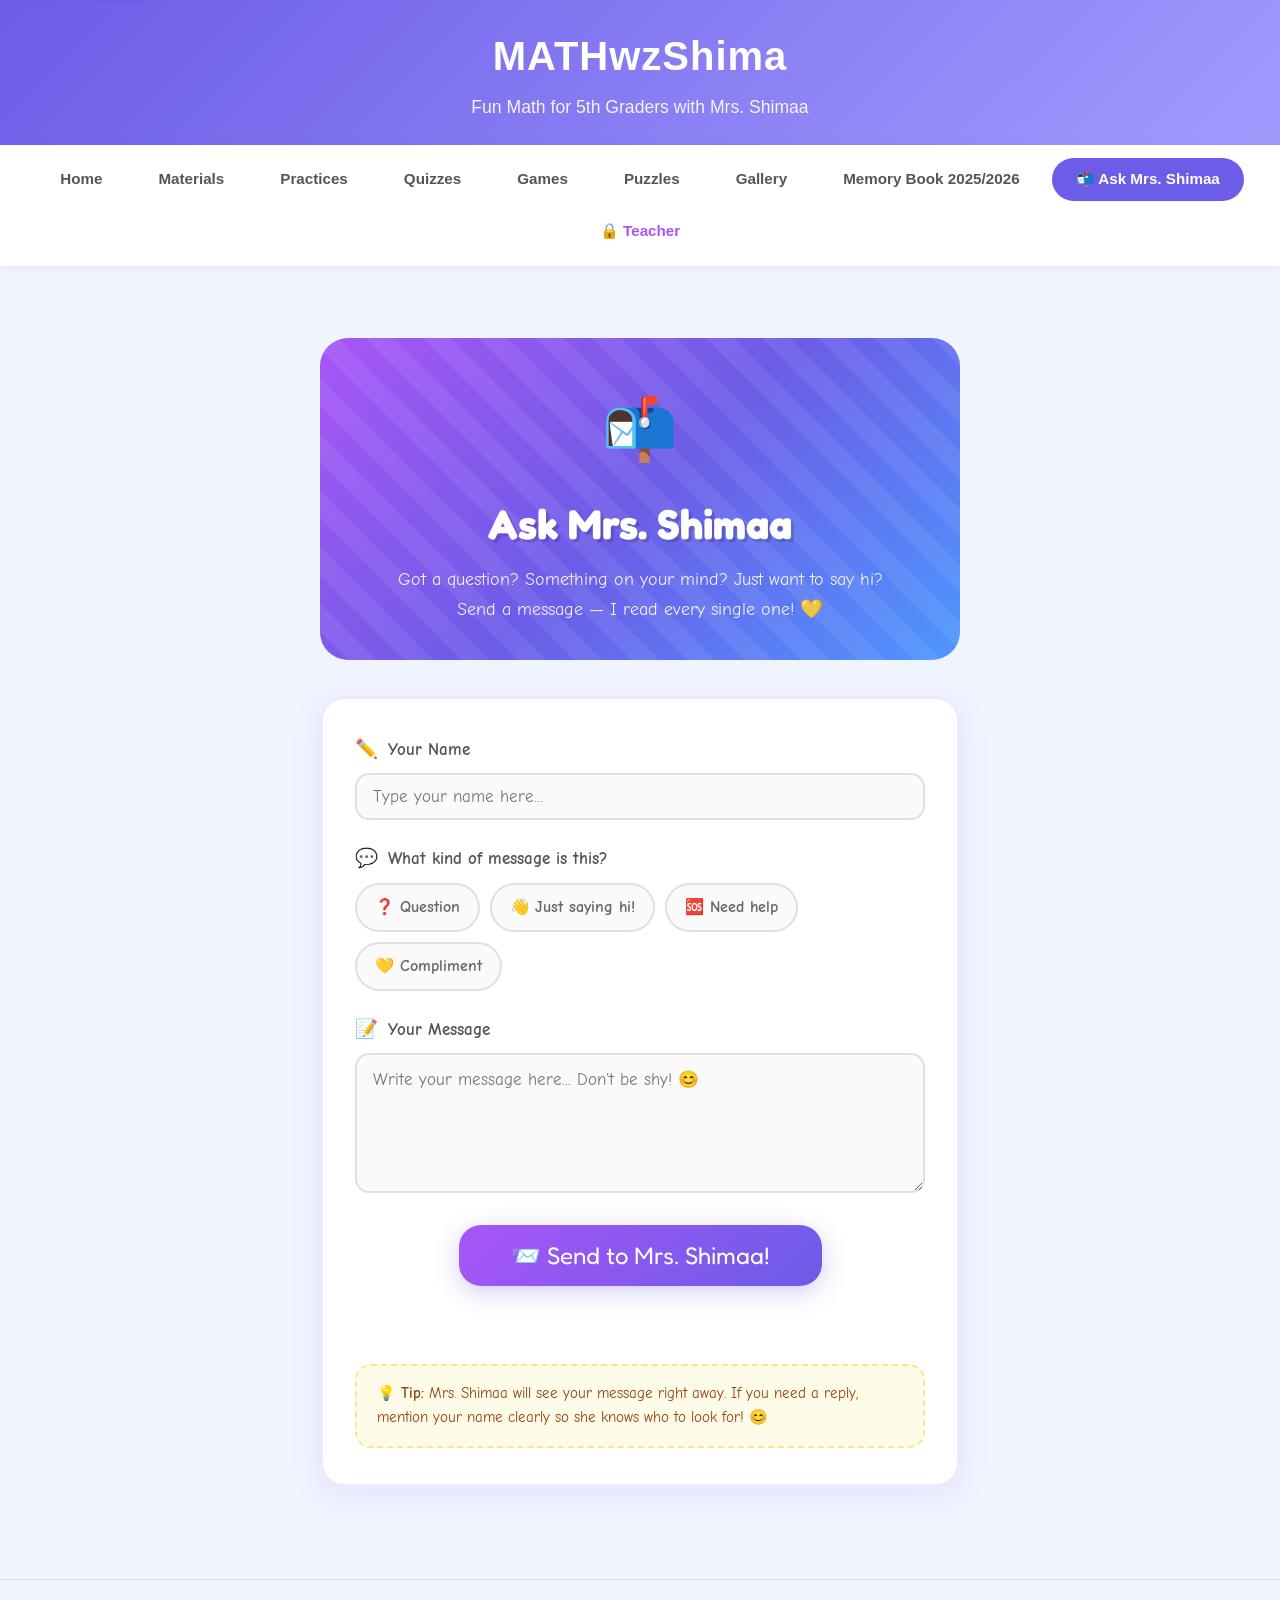
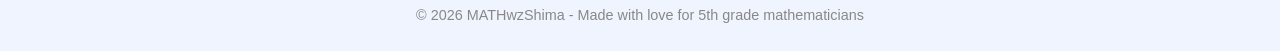
==== ask.html @ 03bf1bd6 "Add 'Ask Mrs. Shimaa' page and nav link - New ask.html: student message form with name, message type" ====
<!DOCTYPE html>
<html lang="en">
<head>
  <meta charset="UTF-8">
  <meta name="viewport" content="width=device-width, initial-scale=1.0">
  <meta name="description" content="Send a message to Mrs. Shimaa - ask a question, share something, or just say hi!">
  <meta name="theme-color" content="#6c5ce7">
  <link rel="icon" href="data:image/svg+xml,<svg xmlns='http://www.w3.org/2000/svg' viewBox='0 0 100 100'><text y='.9em' font-size='90'>&#128466;</text></svg>">
  <title>Ask Mrs. Shimaa - MATHwzShima</title>
  <link rel="stylesheet" href="css/style.css">
  <style>
    @import url('https://fonts.googleapis.com/css2?family=Fredoka+One&family=Comic+Neue:wght@400;700&family=Patrick+Hand&display=swap');

    .ask-page { background: #f0f4ff; }

    .ask-container {
      max-width: 680px;
      margin: 0 auto;
      padding: 40px 20px 60px;
      font-family: 'Comic Neue', cursive;
    }

    /* ── Hero banner ── */
    .ask-hero {
      text-align: center;
      background: linear-gradient(135deg, #a855f7, #6c5ce7, #4d96ff);
      border-radius: 28px;
      padding: 44px 30px 36px;
      margin-bottom: 36px;
      position: relative;
      overflow: hidden;
    }
    .ask-hero::before {
      content: '';
      position: absolute;
      inset: 0;
      background: repeating-linear-gradient(45deg, transparent, transparent 20px, rgba(255,255,255,0.07) 20px, rgba(255,255,255,0.07) 40px);
      pointer-events: none;
    }
    .ask-hero .hero-emoji {
      font-size: 3.8em;
      display: block;
      margin-bottom: 12px;
      position: relative;
      z-index: 1;
      animation: float 3s ease-in-out infinite;
    }
    @keyframes float {
      0%, 100% { transform: translateY(0); }
      50%       { transform: translateY(-8px); }
    }
    .ask-hero h1 {
      font-family: 'Fredoka One', cursive;
      font-size: 2.6em;
      color: #fff;
      text-shadow: 3px 3px 0 rgba(0,0,0,0.15);
      position: relative;
      z-index: 1;
      margin-bottom: 8px;
    }
    .ask-hero p {
      font-size: 1.15em;
      color: rgba(255,255,255,0.9);
      position: relative;
      z-index: 1;
    }

    /* ── Card ── */
    .ask-card {
      background: #fff;
      border-radius: 24px;
      padding: 36px 32px;
      box-shadow: 0 8px 32px rgba(108,92,231,0.10);
      border: 3px solid #ede9fe;
    }

    /* ── Name field ── */
    .ask-field {
      margin-bottom: 24px;
    }
    .ask-field label {
      display: block;
      font-weight: 700;
      font-size: 1.05em;
      color: #555;
      margin-bottom: 8px;
    }
    .ask-field label span { font-size: 1.1em; margin-right: 4px; }
    .ask-field input, .ask-field textarea {
      font-family: 'Comic Neue', cursive;
      width: 100%;
      padding: 12px 16px;
      border: 2px solid #e0e0e0;
      border-radius: 14px;
      font-size: 1.05em;
      outline: none;
      background: #fafafa;
      transition: border-color 0.2s, box-shadow 0.2s;
    }
    .ask-field input:focus, .ask-field textarea:focus {
      border-color: #a855f7;
      box-shadow: 0 0 0 3px rgba(168,85,247,0.12);
      background: #fff;
    }
    .ask-field textarea {
      min-height: 140px;
      resize: vertical;
      line-height: 1.6;
    }

    /* ── Message type chips ── */
    .type-label {
      display: block;
      font-weight: 700;
      font-size: 1.05em;
      color: #555;
      margin-bottom: 10px;
    }
    .type-label span { font-size: 1.1em; margin-right: 4px; }
    .type-chips {
      display: flex;
      flex-wrap: wrap;
      gap: 10px;
      margin-bottom: 24px;
    }
    .type-chip {
      display: flex;
      align-items: center;
      gap: 7px;
      padding: 10px 18px;
      border-radius: 50px;
      border: 2.5px solid #e0e0e0;
      background: #fafafa;
      cursor: pointer;
      font-family: 'Comic Neue', cursive;
      font-size: 0.97em;
      font-weight: 700;
      color: #666;
      transition: all 0.18s;
      user-select: none;
    }
    .type-chip:hover { border-color: #a855f7; color: #a855f7; background: #faf5ff; }
    .type-chip.selected {
      border-color: transparent;
      color: #fff;
    }
    .type-chip[data-type="question"].selected  { background: #4d96ff; }
    .type-chip[data-type="hi"].selected        { background: #ffa94d; }
    .type-chip[data-type="help"].selected      { background: #ff6b9d; }
    .type-chip[data-type="compliment"].selected{ background: #6bcb77; }

    /* ── Send button ── */
    .send-btn-wrap { text-align: center; margin-top: 8px; }
    #sendBtn {
      font-family: 'Fredoka One', cursive;
      font-size: 1.5em;
      background: linear-gradient(135deg, #a855f7, #6c5ce7);
      color: #fff;
      border: none;
      padding: 16px 52px;
      border-radius: 22px;
      cursor: pointer;
      box-shadow: 0 6px 24px rgba(108,92,231,0.30);
      transition: transform 0.18s, box-shadow 0.18s;
    }
    #sendBtn:hover:not(:disabled) {
      transform: scale(1.04);
      box-shadow: 0 10px 32px rgba(108,92,231,0.38);
    }
    #sendBtn:disabled { opacity: 0.65; cursor: not-allowed; }

    #sendStatus {
      margin-top: 18px;
      font-weight: 700;
      font-size: 1.05em;
      min-height: 32px;
      text-align: center;
    }

    /* ── Success card ── */
    .success-card {
      display: none;
      text-align: center;
      background: linear-gradient(135deg, #f0fdf4, #e0f2fe);
      border: 3px solid #6bcb77;
      border-radius: 24px;
      padding: 44px 28px;
    }
    .success-card .s-emoji { font-size: 4em; margin-bottom: 12px; }
    .success-card h2 {
      font-family: 'Fredoka One', cursive;
      font-size: 2em;
      color: #059669;
      margin-bottom: 8px;
    }
    .success-card p { color: #555; font-size: 1.05em; line-height: 1.7; }
    .success-card .send-another {
      display: inline-block;
      margin-top: 20px;
      font-family: 'Fredoka One', cursive;
      font-size: 1.1em;
      background: #6bcb77;
      color: #fff;
      border: none;
      padding: 12px 30px;
      border-radius: 16px;
      cursor: pointer;
      box-shadow: 0 4px 14px rgba(107,203,119,0.30);
      transition: transform 0.18s;
    }
    .success-card .send-another:hover { transform: scale(1.04); }

    /* ── Confetti ── */
    .confetti-container {
      position: fixed;
      top: 0; left: 0;
      width: 100%; height: 100%;
      pointer-events: none;
      z-index: 9999;
      overflow: hidden;
    }
    .confetti-piece {
      position: absolute;
      animation: confettiFall linear forwards;
    }
    @keyframes confettiFall {
      0%   { transform: translateY(-10px) rotate(0deg);   opacity: 1; }
      100% { transform: translateY(100vh) rotate(720deg); opacity: 0; }
    }

    /* ── Tip box ── */
    .tip-box {
      margin-top: 28px;
      background: #fefce8;
      border: 2px dashed #fde68a;
      border-radius: 16px;
      padding: 16px 20px;
      font-size: 0.93em;
      color: #92400e;
      line-height: 1.6;
    }
    .tip-box strong { font-weight: 700; }

    @media (max-width: 600px) {
      .ask-hero h1 { font-size: 2em; }
      .ask-card { padding: 24px 18px; }
      .type-chips { gap: 8px; }
      .type-chip { padding: 8px 14px; font-size: 0.92em; }
      #sendBtn { font-size: 1.2em; padding: 14px 36px; }
    }
  </style>
</head>
<body class="ask-page">
  <a href="#main-content" class="skip-link">Skip to content</a>
  <header>
    <h1>MATHwzShima</h1>
    <p>Fun Math for 5th Graders with Mrs. Shimaa</p>
  </header>

  <nav>
    <ul>
      <li><a href="index.html">Home</a></li>
      <li><a href="materials.html">Materials</a></li>
      <li><a href="practices.html">Practices</a></li>
      <li><a href="quizzes.html">Quizzes</a></li>
      <li><a href="games.html">Games</a></li>
      <li><a href="puzzles.html">Puzzles</a></li>
      <li><a href="gallery.html">Gallery</a></li>
      <li><a href="memory-book.html">Memory Book 2025/2026</a></li>
      <li><a href="ask.html" class="active">&#128236; Ask Mrs. Shimaa</a></li>
      <li><a href="teacher.html" class="teacher-link">&#128274; Teacher</a></li>
    </ul>
  </nav>

  <main id="main-content">
    <div class="ask-container">

      <!-- Hero -->
      <div class="ask-hero">
        <span class="hero-emoji">📬</span>
        <h1>Ask Mrs. Shimaa</h1>
        <p>Got a question? Something on your mind? Just want to say hi?<br>Send a message — I read every single one! 💛</p>
      </div>

      <!-- Form card -->
      <div class="ask-card" id="formCard">

        <div class="ask-field">
          <label><span>✏️</span> Your Name</label>
          <input type="text" id="senderName" placeholder="Type your name here..." maxlength="80" autocomplete="off">
        </div>

        <div>
          <span class="type-label"><span>💬</span> What kind of message is this?</span>
          <div class="type-chips">
            <div class="type-chip" data-type="question">❓ Question</div>
            <div class="type-chip" data-type="hi">👋 Just saying hi!</div>
            <div class="type-chip" data-type="help">🆘 Need help</div>
            <div class="type-chip" data-type="compliment">💛 Compliment</div>
          </div>
        </div>

        <div class="ask-field">
          <label><span>📝</span> Your Message</label>
          <textarea id="messageText" placeholder="Write your message here... Don't be shy! 😊" maxlength="1000"></textarea>
        </div>

        <div class="send-btn-wrap">
          <button id="sendBtn" onclick="sendMessage()">📨 Send to Mrs. Shimaa!</button>
          <div id="sendStatus"></div>
        </div>

        <div class="tip-box">
          <strong>💡 Tip:</strong> Mrs. Shimaa will see your message right away. If you need a reply, mention your name clearly so she knows who to look for! 😊
        </div>
      </div>

      <!-- Success card (shown after send) -->
      <div class="success-card" id="successCard">
        <div class="s-emoji">🎉</div>
        <h2>Message Sent!</h2>
        <p>Mrs. Shimaa has received your message.<br>She'll see it very soon! 💛</p>
        <button class="send-another" onclick="resetForm()">📬 Send Another Message</button>
      </div>

    </div>
  </main>

  <footer>
    &copy; 2026 MATHwzShima - Made with love for 5th grade mathematicians
  </footer>

  <script>
    const FIREBASE_DB_URL = 'https://mathwzshima-32042-default-rtdb.firebaseio.com';
    const FORMSPREE_URL   = 'https://formspree.io/f/meedrpyk';

    // ── Type chip selection ──────────────────────────────────────────────────
    let selectedType = '';
    document.querySelectorAll('.type-chip').forEach(chip => {
      chip.addEventListener('click', function () {
        document.querySelectorAll('.type-chip').forEach(c => c.classList.remove('selected'));
        this.classList.add('selected');
        selectedType = this.dataset.type;
      });
    });

    // ── Send ─────────────────────────────────────────────────────────────────
    function sendMessage() {
      const name    = document.getElementById('senderName').value.trim();
      const message = document.getElementById('messageText').value.trim();
      const status  = document.getElementById('sendStatus');
      const btn     = document.getElementById('sendBtn');

      // Validate
      if (!name) {
        status.style.color = '#f59e0b';
        status.innerHTML = '⚠️ Please type your name first!';
        document.getElementById('senderName').focus();
        return;
      }
      if (!message) {
        status.style.color = '#f59e0b';
        status.innerHTML = '⚠️ Don\'t forget to write a message!';
        document.getElementById('messageText').focus();
        return;
      }

      // Sending state
      btn.disabled = true;
      btn.textContent = '⏳ Sending…';
      status.style.color = '#888';
      status.innerHTML = '⏳ Sending your message to Mrs. Shimaa…';

      const typeLabels = {
        question:   '❓ Question',
        hi:         '👋 Just saying hi!',
        help:       '🆘 Need help',
        compliment: '💛 Compliment',
      };

      const payload = {
        studentName:  name,
        messageType:  typeLabels[selectedType] || '💬 General',
        message:      message,
        sentAt:       new Date().toISOString(),
        source:       'ask-page'
      };

      // Save to Firebase
      fetch(FIREBASE_DB_URL.replace(/\/$/, '') + '/messages.json', {
        method:  'POST',
        headers: { 'Content-Type': 'application/json' },
        body:    JSON.stringify(payload)
      })
      .then(res => {
        if (!res.ok) throw new Error('Firebase ' + res.status);

        // Email notification (fire-and-forget)
        if (FORMSPREE_URL && !FORMSPREE_URL.includes('YOUR_FORM_ID')) {
          fetch(FORMSPREE_URL, {
            method:  'POST',
            headers: { 'Content-Type': 'application/json', 'Accept': 'application/json' },
            body:    JSON.stringify({
              _subject: '💬 New Message from ' + name,
              student_name: name,
              message_type: typeLabels[selectedType] || 'General',
              message: message
            })
          }).catch(() => {});
        }

        showSuccess();
      })
      .catch(err => {
        status.style.color = '#e17055';
        status.innerHTML = '❌ Couldn\'t send right now. Please try again or tell Mrs. Shimaa in person!';
        btn.disabled = false;
        btn.textContent = '📨 Send to Mrs. Shimaa!';
        console.error('Send error:', err);
      });
    }

    function showSuccess() {
      document.getElementById('formCard').style.display    = 'none';
      document.getElementById('successCard').style.display = 'block';
      launchConfetti();
    }

    function resetForm() {
      document.getElementById('senderName').value  = '';
      document.getElementById('messageText').value = '';
      document.querySelectorAll('.type-chip').forEach(c => c.classList.remove('selected'));
      selectedType = '';
      document.getElementById('sendStatus').innerHTML = '';
      document.getElementById('sendBtn').disabled    = false;
      document.getElementById('sendBtn').textContent = '📨 Send to Mrs. Shimaa!';
      document.getElementById('formCard').style.display    = 'block';
      document.getElementById('successCard').style.display = 'none';
    }

    function launchConfetti() {
      const container = document.createElement('div');
      container.className = 'confetti-container';
      document.body.appendChild(container);
      const colors = ['#a855f7','#6c5ce7','#4d96ff','#ffd93d','#6bcb77','#ff6b9d','#ffa94d'];
      for (let i = 0; i < 90; i++) {
        const el = document.createElement('div');
        el.className = 'confetti-piece';
        el.style.left              = Math.random() * 100 + '%';
        el.style.background        = colors[Math.floor(Math.random() * colors.length)];
        el.style.width             = (Math.random() * 8 + 4) + 'px';
        el.style.height            = (Math.random() * 8 + 4) + 'px';
        el.style.borderRadius      = Math.random() > 0.5 ? '50%' : '3px';
        el.style.animationDuration = (Math.random() * 2 + 1.5) + 's';
        el.style.animationDelay    = (Math.random() * 1.5) + 's';
        container.appendChild(el);
      }
      setTimeout(() => container.remove(), 4000);
    }

    // Allow Enter key to submit (Shift+Enter = new line in textarea)
    document.getElementById('senderName').addEventListener('keydown', e => {
      if (e.key === 'Enter') { e.preventDefault(); document.getElementById('messageText').focus(); }
    });
  </script>
  <script src="js/main.js"></script>
</body>
</html>
---- css/style.css ----
* {
  margin: 0;
  padding: 0;
  box-sizing: border-box;
}

html {
  scroll-behavior: smooth;
}

body {
  font-family: 'Segoe UI', Tahoma, Geneva, Verdana, sans-serif;
  background: #f0f4ff;
  color: #333;
  line-height: 1.6;
  min-height: 100vh;
  display: flex;
  flex-direction: column;
}

:focus-visible {
  outline: 3px solid #6c5ce7;
  outline-offset: 2px;
  border-radius: 4px;
}

.skip-link {
  position: absolute;
  top: -40px;
  left: 0;
  background: #6c5ce7;
  color: #fff;
  padding: 8px 16px;
  text-decoration: none;
  font-weight: 700;
  z-index: 200;
  border-radius: 0 0 8px 0;
}

.skip-link:focus {
  top: 0;
}

header {
  background: linear-gradient(135deg, #6c5ce7, #a29bfe);
  color: white;
  padding: 1.5rem 2rem;
  text-align: center;
  box-shadow: 0 4px 15px rgba(108, 92, 231, 0.3);
}

header h1 {
  font-size: 2.5rem;
  font-weight: 800;
  letter-spacing: 1px;
  margin-bottom: 0.3rem;
}

header p {
  font-size: 1.1rem;
  opacity: 0.9;
}

nav {
  background: white;
  padding: 0.8rem 2rem;
  box-shadow: 0 2px 10px rgba(0,0,0,0.05);
  position: sticky;
  top: 0;
  z-index: 100;
}

.nav-toggle {
  display: none;
  background: none;
  border: none;
  font-size: 1.6rem;
  cursor: pointer;
  padding: 0.4rem 0.8rem;
  border-radius: 8px;
}

.nav-toggle:hover {
  background: #f0edff;
}

nav ul {
  list-style: none;
  display: flex;
  justify-content: center;
  gap: 0.5rem;
  flex-wrap: wrap;
}

nav ul li a {
  display: inline-block;
  padding: 0.6rem 1.5rem;
  text-decoration: none;
  color: #555;
  font-weight: 600;
  border-radius: 25px;
  transition: all 0.3s;
  font-size: 0.95rem;
}

nav ul li a:hover,
nav ul li a.active {
  background: #6c5ce7;
  color: white;
}

nav ul li a.teacher-link {
  color: #a855f7;
}

nav ul li a.teacher-link:hover,
nav ul li a.teacher-link.active {
  background: #a855f7;
  color: white;
}

.scroll-top {
  position: fixed;
  bottom: 24px;
  right: 24px;
  width: 48px;
  height: 48px;
  border-radius: 50%;
  background: #6c5ce7;
  color: #fff;
  border: none;
  font-size: 1.4rem;
  cursor: pointer;
  box-shadow: 0 4px 15px rgba(108, 92, 231, 0.35);
  opacity: 0;
  visibility: hidden;
  transition: opacity 0.3s, visibility 0.3s, transform 0.2s;
  z-index: 90;
  display: flex;
  align-items: center;
  justify-content: center;
}

.scroll-top.visible {
  opacity: 1;
  visibility: visible;
}

.scroll-top:hover {
  transform: translateY(-3px);
  background: #5a4bd1;
}

main {
  flex: 1;
  max-width: 1100px;
  margin: 2rem auto;
  padding: 0 1.5rem;
  width: 100%;
}

.hero {
  text-align: center;
  padding: 3rem 1rem;
  background: linear-gradient(135deg, #ffecd2, #fcb69f);
  border-radius: 20px;
  margin-bottom: 2.5rem;
}

.hero h2 {
  font-size: 2.2rem;
  color: #2d3436;
  margin-bottom: 1rem;
}

.hero p {
  font-size: 1.2rem;
  color: #555;
  max-width: 600px;
  margin: 0 auto 1.5rem;
}

.cta-btn {
  display: inline-block;
  padding: 0.8rem 2rem;
  background: #6c5ce7;
  color: white;
  text-decoration: none;
  border-radius: 30px;
  font-weight: 700;
  font-size: 1.1rem;
  transition: background 0.3s;
}

.cta-btn:hover {
  background: #5a4bd1;
}

.cards {
  display: grid;
  grid-template-columns: repeat(auto-fit, minmax(240px, 1fr));
  gap: 1.5rem;
  margin-bottom: 2rem;
}

.card {
  background: white;
  border-radius: 16px;
  padding: 2rem 1.5rem;
  text-align: center;
  box-shadow: 0 4px 20px rgba(0,0,0,0.06);
  transition: transform 0.3s, box-shadow 0.3s;
  text-decoration: none;
  color: #333;
}

.card:hover {
  transform: translateY(-5px);
  box-shadow: 0 8px 30px rgba(108, 92, 231, 0.15);
}

.card .icon {
  font-size: 2.8rem;
  margin-bottom: 1rem;
}

.card h3 {
  font-size: 1.4rem;
  margin-bottom: 0.5rem;
  color: #6c5ce7;
}

.card p {
  font-size: 0.95rem;
  color: #666;
}

.page-header {
  text-align: center;
  margin-bottom: 2rem;
}

.page-header h2 {
  font-size: 2rem;
  color: #6c5ce7;
  margin-bottom: 0.5rem;
}

.page-header p {
  color: #666;
  font-size: 1.1rem;
}

.material-list {
  display: grid;
  gap: 1.2rem;
}

.material-item {
  background: white;
  border-radius: 12px;
  padding: 1.2rem 1.5rem;
  display: flex;
  justify-content: space-between;
  align-items: center;
  box-shadow: 0 2px 10px rgba(0,0,0,0.04);
  transition: transform 0.2s;
}

.material-item:hover {
  transform: translateX(5px);
}

.material-item .info h4 {
  font-size: 1.15rem;
  color: #2d3436;
  margin-bottom: 0.2rem;
}

.material-item .info p {
  font-size: 0.9rem;
  color: #888;
}

.download-btn {
  background: #6c5ce7;
  color: white;
  padding: 0.5rem 1.2rem;
  border-radius: 20px;
  text-decoration: none;
  font-size: 0.85rem;
  font-weight: 600;
  transition: background 0.3s;
  border: none;
  cursor: pointer;
}

.download-btn:hover {
  background: #5a4bd1;
}

.quiz-container {
  background: white;
  border-radius: 16px;
  padding: 2rem;
  box-shadow: 0 4px 20px rgba(0,0,0,0.06);
  max-width: 700px;
  margin: 0 auto;
}

.quiz-question {
  font-size: 1.3rem;
  font-weight: 600;
  color: #2d3436;
  margin-bottom: 1.5rem;
  text-align: center;
}

.quiz-options {
  display: grid;
  gap: 0.8rem;
  margin-bottom: 1.5rem;
}

.quiz-option {
  padding: 1rem 1.5rem;
  background: #f8f9ff;
  border: 2px solid #e0e0e0;
  border-radius: 12px;
  cursor: pointer;
  font-size: 1.1rem;
  transition: all 0.3s;
  text-align: left;
}

.quiz-option:hover {
  border-color: #6c5ce7;
  background: #f0edff;
}

.quiz-option.selected {
  border-color: #6c5ce7;
  background: #e8e5ff;
}

.quiz-option.correct {
  border-color: #00b894;
  background: #d4f5e6;
}

.quiz-option.wrong {
  border-color: #e17055;
  background: #fde8e3;
}

.quiz-option:disabled {
  cursor: not-allowed;
  opacity: 0.8;
}

.quiz-feedback {
  text-align: center;
  padding: 1rem;
  border-radius: 12px;
  margin-bottom: 1rem;
  font-weight: 600;
  font-size: 1.1rem;
}

.quiz-feedback.correct {
  background: #d4f5e6;
  color: #00b894;
}

.quiz-feedback.wrong {
  background: #fde8e3;
  color: #e17055;
}

.quiz-controls {
  text-align: center;
  margin-top: 1rem;
}

.quiz-controls button {
  padding: 0.7rem 2rem;
  background: #6c5ce7;
  color: white;
  border: none;
  border-radius: 25px;
  font-size: 1rem;
  font-weight: 600;
  cursor: pointer;
  transition: background 0.3s;
}

.quiz-controls button:hover {
  background: #5a4bd1;
}

.quiz-score {
  text-align: center;
  font-size: 1.3rem;
  font-weight: 700;
  color: #6c5ce7;
  margin-top: 1rem;
}

.game-container {
  background: white;
  border-radius: 16px;
  padding: 2rem;
  box-shadow: 0 4px 20px rgba(0,0,0,0.06);
  max-width: 600px;
  margin: 0 auto;
  text-align: center;
}

.game-container h3 {
  font-size: 1.5rem;
  color: #6c5ce7;
  margin-bottom: 1rem;
}

.game-score {
  font-size: 1.2rem;
  color: #555;
  margin-bottom: 1rem;
}

.game-numbers {
  font-size: 3rem;
  font-weight: 800;
  color: #2d3436;
  margin: 1.5rem 0;
}

.game-input {
  display: flex;
  gap: 0.8rem;
  justify-content: center;
  align-items: center;
  flex-wrap: wrap;
  margin-bottom: 1rem;
}

.game-input input {
  padding: 0.8rem 1rem;
  font-size: 1.2rem;
  border: 2px solid #e0e0e0;
  border-radius: 12px;
  width: 120px;
  text-align: center;
  outline: none;
  transition: border-color 0.3s;
}

.game-input input:focus {
  border-color: #6c5ce7;
}

.game-input button {
  padding: 0.8rem 1.5rem;
  background: #00b894;
  color: white;
  border: none;
  border-radius: 12px;
  font-size: 1.1rem;
  font-weight: 600;
  cursor: pointer;
  transition: background 0.3s;
}

.game-input button:hover {
  background: #00a381;
}

.game-message {
  font-size: 1.1rem;
  font-weight: 600;
  margin: 1rem 0;
  min-height: 2rem;
}

.game-message.correct {
  color: #00b894;
}

.game-message.wrong {
  color: #e17055;
}

.game-btn {
  padding: 0.7rem 2rem;
  background: #6c5ce7;
  color: white;
  border: none;
  border-radius: 25px;
  font-size: 1rem;
  font-weight: 600;
  cursor: pointer;
  transition: background 0.3s;
  margin-top: 0.5rem;
}

.game-btn:hover {
  background: #5a4bd1;
}

.puzzle-container {
  background: white;
  border-radius: 16px;
  padding: 2rem;
  box-shadow: 0 4px 20px rgba(0,0,0,0.06);
  max-width: 600px;
  margin: 0 auto;
}

.puzzle-container h3 {
  font-size: 1.3rem;
  color: #6c5ce7;
  margin-bottom: 0.8rem;
}

.puzzle-riddle {
  font-size: 1.15rem;
  font-style: italic;
  color: #555;
  margin-bottom: 1.2rem;
  padding: 1rem;
  background: #f8f9ff;
  border-radius: 12px;
}

.puzzle-input {
  display: flex;
  gap: 0.8rem;
  justify-content: center;
  margin-bottom: 1rem;
}

.puzzle-input input {
  padding: 0.6rem 1rem;
  font-size: 1rem;
  border: 2px solid #e0e0e0;
  border-radius: 10px;
  width: 200px;
  outline: none;
}

.puzzle-input input:focus {
  border-color: #6c5ce7;
}

.puzzle-input button {
  padding: 0.6rem 1.2rem;
  background: #6c5ce7;
  color: white;
  border: none;
  border-radius: 10px;
  font-weight: 600;
  cursor: pointer;
}

.puzzle-input button:hover {
  background: #5a4bd1;
}

.puzzle-reveal {
  margin-top: 1rem;
  text-align: center;
}

.puzzle-reveal button {
  padding: 0.6rem 1.5rem;
  background: #fdcb6e;
  color: #2d3436;
  border: none;
  border-radius: 10px;
  font-weight: 600;
  cursor: pointer;
}

footer {
  text-align: center;
  padding: 1.5rem;
  color: #888;
  font-size: 0.9rem;
  border-top: 1px solid #e0e0e0;
  margin-top: auto;
}

.practice-lessons {
  display: grid;
  grid-template-columns: repeat(auto-fit, minmax(180px, 1fr));
  gap: 1rem;
  margin-bottom: 2rem;
}

.lesson-card {
  background: white;
  border-radius: 12px;
  padding: 1.2rem 1rem;
  text-align: center;
  box-shadow: 0 3px 12px rgba(0,0,0,0.05);
  cursor: pointer;
  transition: transform 0.2s, box-shadow 0.2s;
  border: 2px solid transparent;
}

.lesson-card:hover {
  transform: translateY(-3px);
  box-shadow: 0 5px 20px rgba(108, 92, 231, 0.12);
  border-color: #6c5ce7;
}

.lesson-card h4 {
  font-size: 1rem;
  color: #2d3436;
}

.lesson-card .lesson-icon {
  font-size: 2rem;
  margin-bottom: 0.4rem;
}

.practice-area {
  background: white;
  border-radius: 16px;
  padding: 2.5rem 2rem;
  box-shadow: 0 4px 20px rgba(0,0,0,0.06);
  max-width: 650px;
  margin: 0 auto;
  text-align: center;
}

.practice-area .back-btn {
  background: none;
  border: none;
  color: #6c5ce7;
  font-weight: 600;
  cursor: pointer;
  font-size: 0.95rem;
  margin-bottom: 1rem;
  padding: 0.4rem 0.8rem;
  border-radius: 8px;
}

.practice-area .back-btn:hover {
  background: #f0edff;
}

.practice-question {
  font-size: 1.6rem;
  font-weight: 700;
  color: #2d3436;
  margin: 1.5rem 0;
  line-height: 1.4;
}

.practice-input-area {
  display: flex;
  gap: 0.8rem;
  justify-content: center;
  align-items: center;
  flex-wrap: wrap;
  margin-bottom: 1rem;
}

.practice-input-area input {
  padding: 0.8rem 1rem;
  font-size: 1.3rem;
  border: 2px solid #e0e0e0;
  border-radius: 12px;
  width: 160px;
  text-align: center;
  outline: none;
}

.practice-input-area input:focus {
  border-color: #6c5ce7;
}

.practice-input-area button {
  padding: 0.8rem 1.5rem;
  background: #00b894;
  color: white;
  border: none;
  border-radius: 12px;
  font-size: 1.1rem;
  font-weight: 600;
  cursor: pointer;
}

.practice-input-area button:hover {
  background: #00a381;
}

.practice-options {
  display: grid;
  grid-template-columns: 1fr 1fr;
  gap: 0.8rem;
  max-width: 500px;
  margin: 0 auto 1rem;
}

.practice-option-btn {
  padding: 1rem;
  background: #f8f9ff;
  border: 2px solid #e0e0e0;
  border-radius: 12px;
  cursor: pointer;
  font-size: 1rem;
  transition: all 0.3s;
}

.practice-option-btn:hover {
  border-color: #6c5ce7;
  background: #f0edff;
}

.practice-option-btn.selected {
  border-color: #6c5ce7;
  background: #e8e5ff;
}

.practice-option-btn.correct {
  border-color: #00b894;
  background: #d4f5e6;
}

.practice-option-btn.wrong {
  border-color: #e17055;
  background: #fde8e3;
}

.practice-option-btn:disabled {
  cursor: not-allowed;
}

.practice-score {
  text-align: center;
  font-size: 1.2rem;
  font-weight: 700;
  color: #6c5ce7;
  margin-top: 1rem;
}

.practice-header-area {
  display: flex;
  justify-content: space-between;
  align-items: center;
  margin-bottom: 0.5rem;
}

.practice-header-area h3 {
  font-size: 1.3rem;
  color: #6c5ce7;
}

#practiceVisual {
  background: #fff;
  border: 2px solid #e8e5ff;
  border-radius: 12px;
  padding: 0.5rem;
  margin-bottom: 1rem;
  min-height: 50px;
}

.gallery-grid {
  display: grid;
  grid-template-columns: repeat(6, 1fr);
  gap: 8px;
  margin-bottom: 2rem;
}

.gallery-item {
  border-radius: 8px;
  overflow: hidden;
  cursor: pointer;
  transition: transform 0.2s, box-shadow 0.2s;
  position: relative;
}

.gallery-item:hover {
  transform: scale(1.02);
  box-shadow: 0 8px 25px rgba(0,0,0,0.15);
}

.gallery-item img {
  width: 100%;
  height: 130px;
  object-fit: cover;
  display: block;
  border-radius: 8px;
}

.lightbox {
  display: none;
  position: fixed;
  inset: 0;
  background: rgba(0,0,0,0.9);
  z-index: 1000;
  justify-content: center;
  align-items: center;
  padding: 40px;
}

.lightbox.active {
  display: flex;
}

.lightbox img {
  max-width: 95%;
  max-height: 90vh;
  object-fit: contain;
  border-radius: 8px;
  box-shadow: 0 0 40px rgba(0,0,0,0.5);
}

.lightbox-close {
  position: absolute;
  top: 20px;
  right: 30px;
  font-size: 2.5rem;
  color: #fff;
  cursor: pointer;
  opacity: 0.7;
  transition: opacity 0.2s;
  background: none;
  border: none;
  font-family: inherit;
}

.lightbox-close:hover { opacity: 1; }

.lightbox-nav {
  position: absolute;
  top: 50%;
  transform: translateY(-50%);
  font-size: 3rem;
  color: #fff;
  cursor: pointer;
  opacity: 0.6;
  transition: opacity 0.2s;
  background: none;
  border: none;
  padding: 20px;
  font-family: inherit;
}

.lightbox-nav:hover { opacity: 1; }

.lightbox-prev { left: 10px; }
.lightbox-next { right: 10px; }

.lightbox-counter {
  position: absolute;
  bottom: 20px;
  left: 50%;
  transform: translateX(-50%);
  color: #fff;
  font-size: 1rem;
  opacity: 0.7;
}

@media (min-width: 1200px) { .gallery-item img { height: 150px; } }
@media (max-width: 1000px) { .gallery-grid { grid-template-columns: repeat(4, 1fr); } .gallery-item img { height: 120px; } }
@media (max-width: 700px) { .gallery-grid { grid-template-columns: repeat(3, 1fr); } .gallery-item img { height: 100px; } }
@media (max-width: 450px) { .gallery-grid { grid-template-columns: repeat(2, 1fr); } .gallery-item img { height: 90px; } .lightbox { padding: 20px; } .lightbox-nav { font-size: 2rem; } }

@media (max-width: 768px) {
  .nav-toggle {
    display: block;
    margin: 0 auto;
  }
  nav ul {
    display: none;
    flex-direction: column;
    align-items: center;
    gap: 0.4rem;
    margin-top: 0.6rem;
  }
  nav ul.open {
    display: flex;
  }
  nav ul li a {
    padding: 0.5rem 1.2rem;
    font-size: 0.9rem;
    width: 200px;
    text-align: center;
  }
}

@media (prefers-reduced-motion: reduce) {
  html { scroll-behavior: auto; }
  .card, .lesson-card, .material-item, .game-input input, .practice-input-area input, .puzzle-input input {
    transition: none;
  }
  .scroll-top { transition: none; }
}

@media (max-width: 600px) {
  header h1 { font-size: 1.8rem; }
  .hero h2 { font-size: 1.6rem; }
  .cards { grid-template-columns: 1fr; }
  .game-numbers { font-size: 2.2rem; }
}
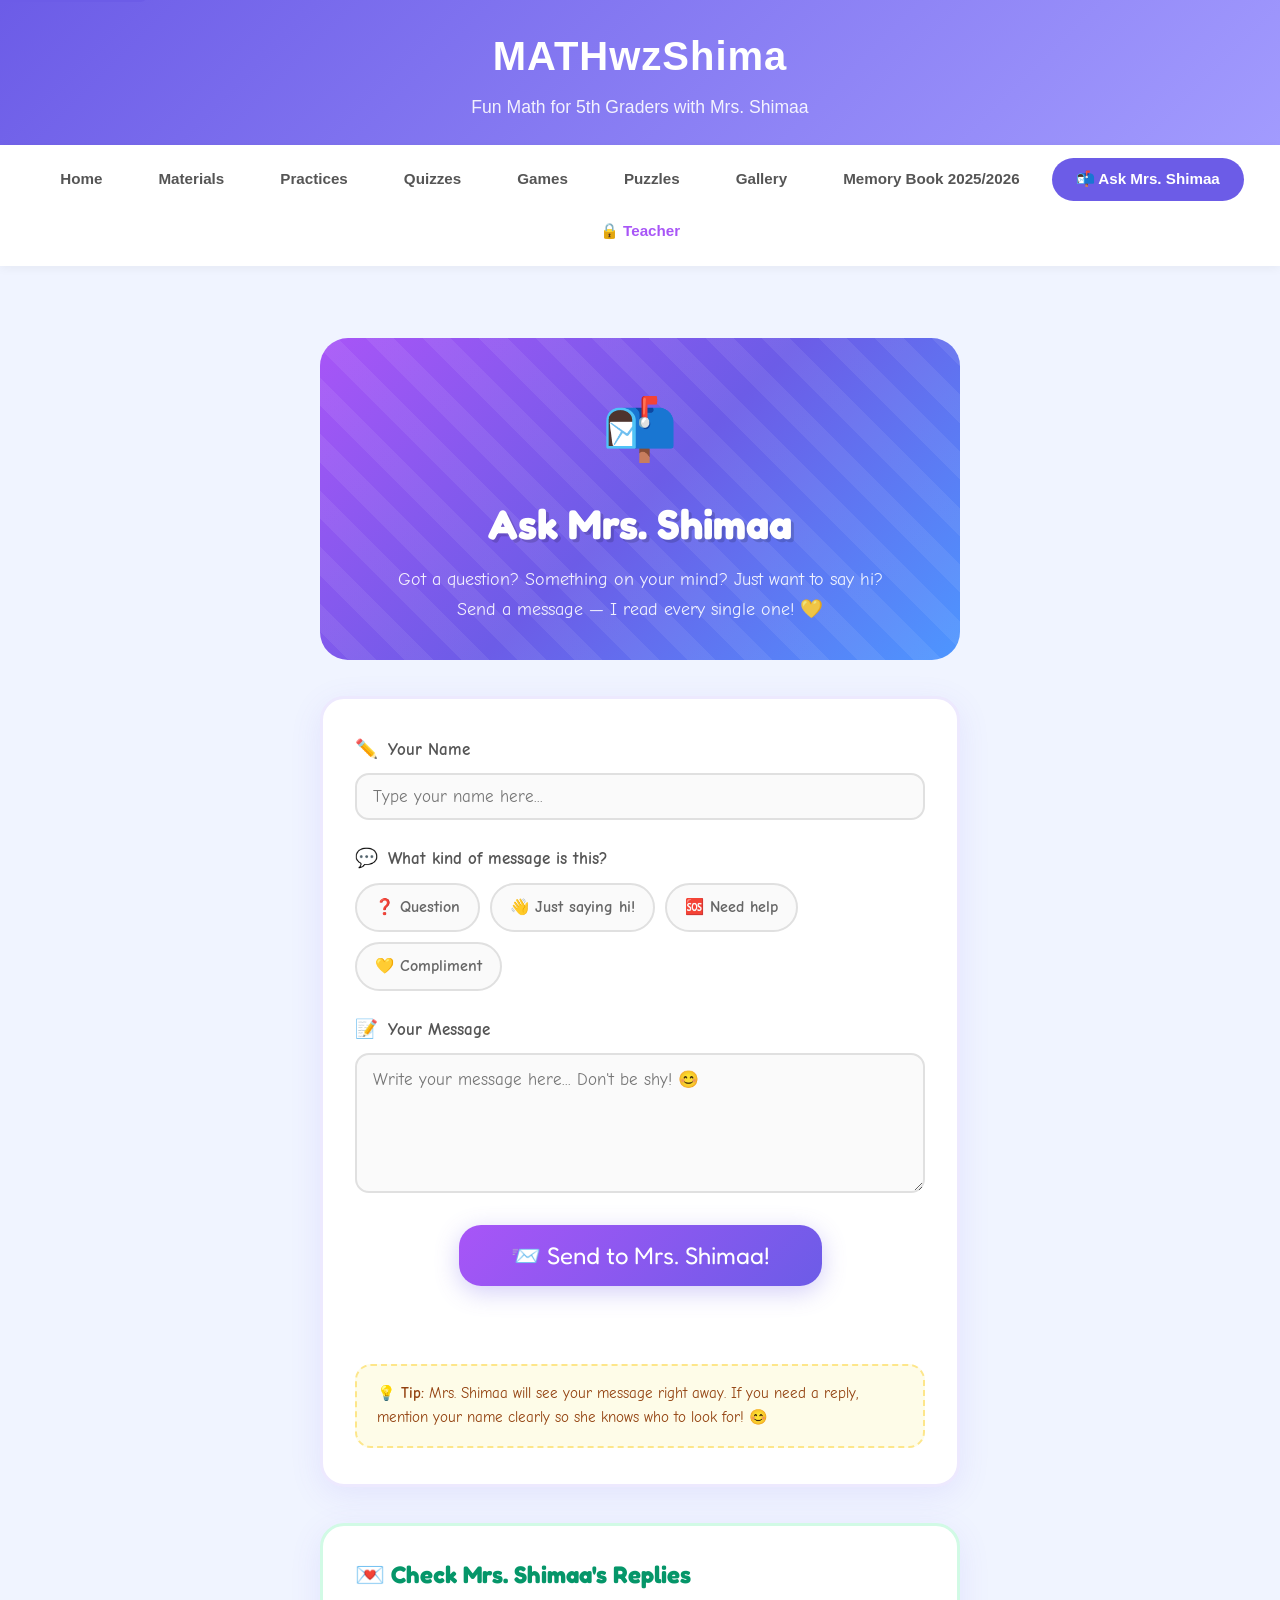
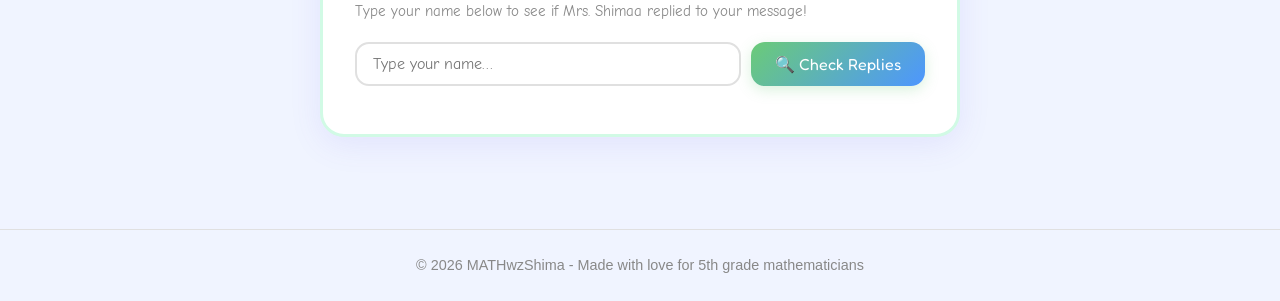
==== commit 7eefa5d5: "✨ feat(messages): add teacher reply system for student messages - teacher.html: add 💬 Reply button o" ====
--- a/ask.html
+++ b/ask.html
@@ -2,6 +2,14 @@
 <html lang="en">
 <head>
   <meta charset="UTF-8">
+  <!-- Google Analytics -->
+  <script async src="https://www.googletagmanager.com/gtag/js?id=G-H8X3QV5TR0"></script>
+  <script>
+    window.dataLayer = window.dataLayer || [];
+    function gtag(){dataLayer.push(arguments);}
+    gtag('js', new Date());
+    gtag('config', 'G-H8X3QV5TR0');
+  </script>
   <meta name="viewport" content="width=device-width, initial-scale=1.0">
   <meta name="description" content="Send a message to Mrs. Shimaa - ask a question, share something, or just say hi!">
   <meta name="theme-color" content="#6c5ce7">
@@ -241,13 +249,95 @@
     }
     .tip-box strong { font-weight: 700; }
 
+    /* ── Check Replies section ── */
+    .check-replies-section {
+      margin-top: 36px;
+    }
+    .check-replies-card {
+      background: #fff;
+      border-radius: 24px;
+      padding: 30px 32px;
+      box-shadow: 0 8px 32px rgba(108,92,231,0.10);
+      border: 3px solid #d1fae5;
+    }
+    .check-replies-card h3 {
+      font-family: 'Fredoka One', cursive;
+      font-size: 1.5em;
+      color: #059669;
+      margin-bottom: 6px;
+    }
+    .check-replies-card p {
+      color: #888; font-size: .93em; margin-bottom: 18px;
+    }
+    .check-row {
+      display: flex; gap: 10px; flex-wrap: wrap;
+    }
+    .check-row input {
+      font-family: 'Comic Neue', cursive;
+      flex: 1; min-width: 180px;
+      padding: 11px 16px;
+      border: 2px solid #e0e0e0; border-radius: 14px;
+      font-size: 1em; outline: none;
+      transition: border-color .2s;
+    }
+    .check-row input:focus { border-color: #6bcb77; }
+    .check-row button {
+      font-family: 'Fredoka One', cursive;
+      font-size: 1em;
+      background: linear-gradient(135deg, #6bcb77, #4d96ff);
+      color: #fff; border: none;
+      padding: 11px 24px; border-radius: 14px;
+      cursor: pointer; white-space: nowrap;
+      box-shadow: 0 4px 14px rgba(107,203,119,.25);
+      transition: transform .18s;
+    }
+    .check-row button:hover { transform: translateY(-2px); }
+    .replies-result { margin-top: 18px; }
+    .reply-item {
+      background: #f0fdf4;
+      border: 2px solid #bbf7d0;
+      border-radius: 16px;
+      padding: 18px 20px;
+      margin-bottom: 12px;
+    }
+    .reply-item .ri-meta {
+      font-size: .82em; color: #aaa; margin-bottom: 8px;
+    }
+    .reply-item .ri-original {
+      background: #faf8ff;
+      border-left: 4px solid #a855f7;
+      border-radius: 8px;
+      padding: 9px 12px;
+      font-size: .92em; color: #555;
+      white-space: pre-wrap; line-height:1.5;
+      margin-bottom: 12px;
+    }
+    .reply-item .ri-reply-label {
+      font-family: 'Fredoka One', cursive;
+      font-size: .95em; color: #059669; margin-bottom: 6px;
+    }
+    .reply-item .ri-reply-text {
+      background: #fff;
+      border: 2px solid #bbf7d0;
+      border-radius: 10px;
+      padding: 10px 13px;
+      font-size: .97em; color: #065f46;
+      white-space: pre-wrap; line-height: 1.6;
+    }
+    .no-replies-msg {
+      text-align: center; color: #aaa;
+      padding: 24px 10px; font-size: .97em;
+    }
+
     @media (max-width: 600px) {
       .ask-hero h1 { font-size: 2em; }
       .ask-card { padding: 24px 18px; }
       .type-chips { gap: 8px; }
       .type-chip { padding: 8px 14px; font-size: 0.92em; }
       #sendBtn { font-size: 1.2em; padding: 14px 36px; }
-    }
+      .check-replies-card { padding: 22px 16px; }
+    }
+
   </style>
 </head>
 <body class="ask-page">
@@ -321,6 +411,20 @@
         <h2>Message Sent!</h2>
         <p>Mrs. Shimaa has received your message.<br>She'll see it very soon! 💛</p>
         <button class="send-another" onclick="resetForm()">📬 Send Another Message</button>
+      </div>
+
+      <!-- ── Check Replies ── -->
+      <div class="check-replies-section">
+        <div class="check-replies-card">
+          <h3>💌 Check Mrs. Shimaa's Replies</h3>
+          <p>Type your name below to see if Mrs. Shimaa replied to your message!</p>
+          <div class="check-row">
+            <input type="text" id="checkName" placeholder="Type your name…" maxlength="80"
+                   onkeydown="if(event.key==='Enter') checkReplies()">
+            <button onclick="checkReplies()">🔍 Check Replies</button>
+          </div>
+          <div class="replies-result" id="repliesResult"></div>
+        </div>
       </div>
 
     </div>
@@ -462,6 +566,66 @@
     document.getElementById('senderName').addEventListener('keydown', e => {
       if (e.key === 'Enter') { e.preventDefault(); document.getElementById('messageText').focus(); }
     });
+
+    // ── Check Replies ─────────────────────────────────────────────────────────
+    function checkReplies() {
+      const name   = document.getElementById('checkName').value.trim();
+      const result = document.getElementById('repliesResult');
+      if (!name) {
+        result.innerHTML = '<div class="no-replies-msg">⚠️ Please type your name first!</div>';
+        return;
+      }
+
+      result.innerHTML = '<div class="no-replies-msg">⏳ Looking for replies…</div>';
+
+      fetch(FIREBASE_DB_URL.replace(/\/$/, '') + '/messages.json')
+        .then(r => { if (!r.ok) throw new Error('HTTP ' + r.status); return r.json(); })
+        .then(data => {
+          if (!data) { showNoReplies(result, name); return; }
+
+          const nameLower = name.toLowerCase();
+          const matched = Object.values(data)
+            .filter(m => m.reply && (m.studentName||'').toLowerCase() === nameLower)
+            .sort((a,b) => new Date(b.repliedAt||0) - new Date(a.repliedAt||0));
+
+          if (matched.length === 0) { showNoReplies(result, name); return; }
+
+          let html = '';
+          matched.forEach(msg => {
+            const sentDate = msg.sentAt
+              ? new Date(msg.sentAt).toLocaleString('en-US',{month:'short',day:'numeric',hour:'2-digit',minute:'2-digit'})
+              : '';
+            const repDate = msg.repliedAt
+              ? new Date(msg.repliedAt).toLocaleString('en-US',{month:'short',day:'numeric',hour:'2-digit',minute:'2-digit'})
+              : '';
+            html += `<div class="reply-item">
+              <div class="ri-meta">📅 You sent this on ${sentDate}</div>
+              <div class="ri-original">${escHtml(msg.message||'')}</div>
+              <div class="ri-reply-label">✏️ Mrs. Shimaa replied · ${repDate}</div>
+              <div class="ri-reply-text">${escHtml(msg.reply)}</div>
+            </div>`;
+          });
+          result.innerHTML = html;
+        })
+        .catch(err => {
+          result.innerHTML = '<div class="no-replies-msg">❌ Couldn\'t check right now. Please try again!</div>';
+          console.error(err);
+        });
+    }
+
+    function showNoReplies(result, name) {
+      result.innerHTML = `<div class="no-replies-msg">
+        😊 No replies yet for <strong>${escHtml(name)}</strong>.<br>
+        Make sure your name matches exactly what you typed when you sent the message!
+      </div>`;
+    }
+
+    function escHtml(s) {
+      if (!s) return '';
+      const d = document.createElement('div');
+      d.textContent = String(s);
+      return d.innerHTML;
+    }
   </script>
   <script src="js/main.js"></script>
 </body>
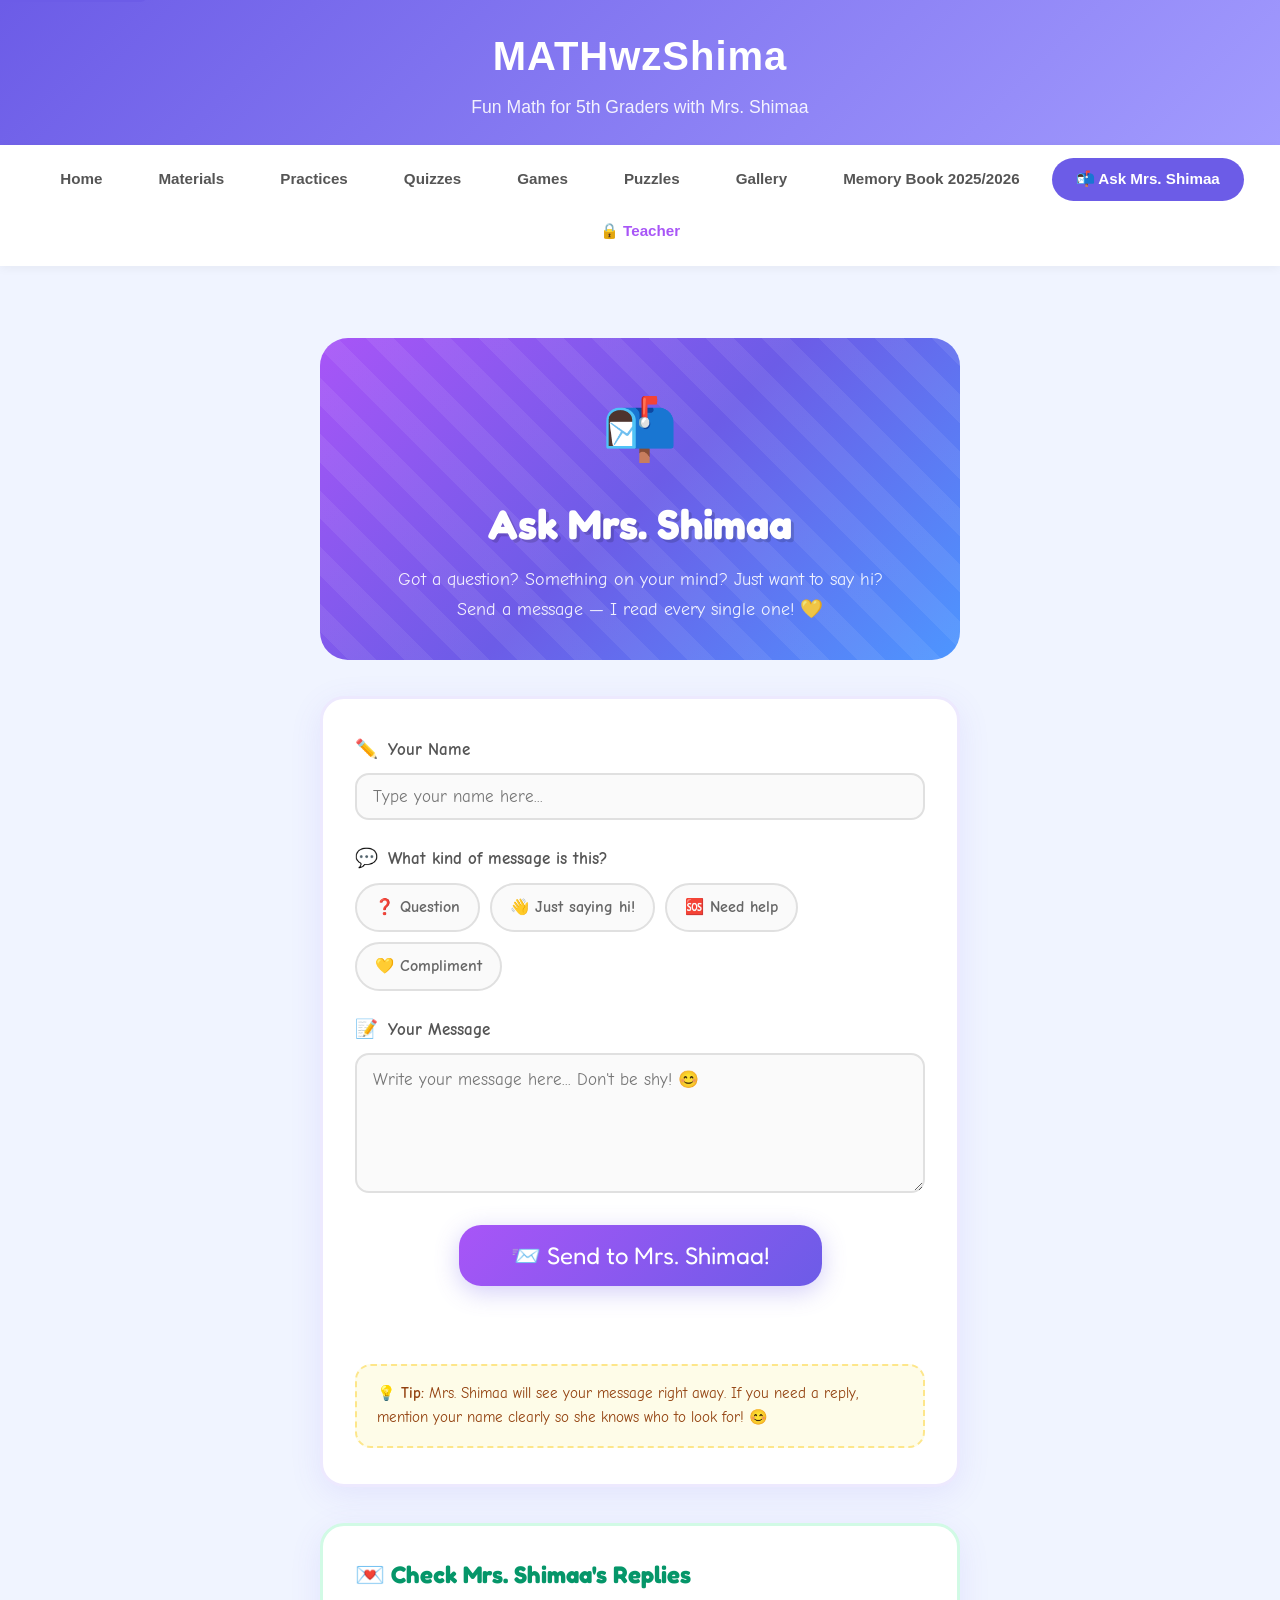
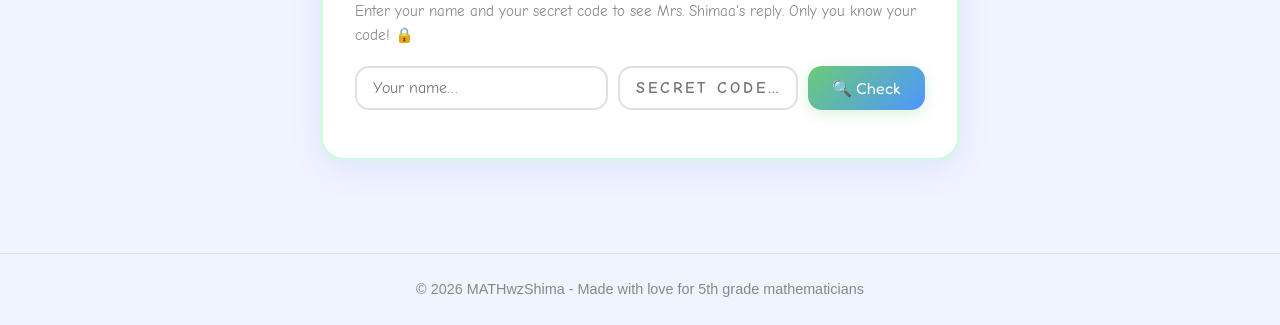
==== commit a0d99a5d: "🔒 feat(messages): secure reply checking with per-message secret code - Generate unique 6-char code (" ====
--- a/ask.html
+++ b/ask.html
@@ -329,6 +329,36 @@
       padding: 24px 10px; font-size: .97em;
     }
 
+    /* ── Secret code box (shown on success) ── */
+    .secret-code-box {
+      background: linear-gradient(135deg, #fef9c3, #fefce8);
+      border: 3px solid #fde68a;
+      border-radius: 18px;
+      padding: 20px 24px;
+      margin: 20px 0 16px;
+      text-align: center;
+    }
+    .sc-label {
+      font-family: 'Fredoka One', cursive;
+      font-size: 1em; color: #92400e; margin-bottom: 8px;
+    }
+    .sc-code {
+      font-family: 'Fredoka One', cursive;
+      font-size: 2.6em;
+      color: #b45309;
+      letter-spacing: 8px;
+      background: #fff;
+      border-radius: 12px;
+      padding: 10px 20px;
+      display: inline-block;
+      border: 2px dashed #fcd34d;
+      margin-bottom: 10px;
+      user-select: all;
+    }
+    .sc-tip {
+      font-size: .85em; color: #92400e; line-height: 1.5;
+    }
+
     @media (max-width: 600px) {
       .ask-hero h1 { font-size: 2em; }
       .ask-card { padding: 24px 18px; }
@@ -410,6 +440,14 @@
         <div class="s-emoji">🎉</div>
         <h2>Message Sent!</h2>
         <p>Mrs. Shimaa has received your message.<br>She'll see it very soon! 💛</p>
+
+        <!-- Secret code display -->
+        <div class="secret-code-box" id="secretCodeBox">
+          <div class="sc-label">🔑 Your Secret Code</div>
+          <div class="sc-code" id="secretCodeDisplay">——</div>
+          <div class="sc-tip">Save this code! You need it to check Mrs. Shimaa's reply.<br>Nobody else can see your reply without this code 🔒</div>
+        </div>
+
         <button class="send-another" onclick="resetForm()">📬 Send Another Message</button>
       </div>
 
@@ -417,11 +455,14 @@
       <div class="check-replies-section">
         <div class="check-replies-card">
           <h3>💌 Check Mrs. Shimaa's Replies</h3>
-          <p>Type your name below to see if Mrs. Shimaa replied to your message!</p>
+          <p>Enter your name and your secret code to see Mrs. Shimaa's reply. Only you know your code! 🔒</p>
           <div class="check-row">
-            <input type="text" id="checkName" placeholder="Type your name…" maxlength="80"
+            <input type="text" id="checkName" placeholder="Your name…" maxlength="80"
+                   onkeydown="if(event.key==='Enter') document.getElementById('checkCode').focus()">
+            <input type="text" id="checkCode" placeholder="Secret code…" maxlength="8"
+                   style="text-transform:uppercase;letter-spacing:3px;font-weight:700;max-width:160px;"
                    onkeydown="if(event.key==='Enter') checkReplies()">
-            <button onclick="checkReplies()">🔍 Check Replies</button>
+            <button onclick="checkReplies()">🔍 Check</button>
           </div>
           <div class="replies-result" id="repliesResult"></div>
         </div>
@@ -447,6 +488,14 @@
         selectedType = this.dataset.type;
       });
     });
+
+    // ── Generate secret code ─────────────────────────────────────────────────
+    function generateCode() {
+      const chars = 'ABCDEFGHJKLMNPQRSTUVWXYZ23456789'; // no 0/O/1/I confusion
+      let code = '';
+      for (let i = 0; i < 6; i++) code += chars[Math.floor(Math.random() * chars.length)];
+      return code;
+    }
 
     // ── Send ─────────────────────────────────────────────────────────────────
     function sendMessage() {
@@ -482,12 +531,15 @@
         compliment: '💛 Compliment',
       };
 
+      const secretCode = generateCode();
+
       const payload = {
         studentName:  name,
         messageType:  typeLabels[selectedType] || '💬 General',
         message:      message,
         sentAt:       new Date().toISOString(),
-        source:       'ask-page'
+        source:       'ask-page',
+        checkCode:    secretCode          // 🔑 stored in Firebase
       };
 
       // Save to Firebase
@@ -508,12 +560,13 @@
               _subject: '💬 New Message from ' + name,
               student_name: name,
               message_type: typeLabels[selectedType] || 'General',
-              message: message
+              message: message,
+              secret_code: secretCode
             })
           }).catch(() => {});
         }
 
-        showSuccess();
+        showSuccess(secretCode);
       })
       .catch(err => {
         status.style.color = '#e17055';
@@ -524,7 +577,8 @@
       });
     }
 
-    function showSuccess() {
+    function showSuccess(code) {
+      document.getElementById('secretCodeDisplay').textContent = code || '——';
       document.getElementById('formCard').style.display    = 'none';
       document.getElementById('successCard').style.display = 'block';
       launchConfetti();
@@ -540,6 +594,7 @@
       document.getElementById('sendBtn').textContent = '📨 Send to Mrs. Shimaa!';
       document.getElementById('formCard').style.display    = 'block';
       document.getElementById('successCard').style.display = 'none';
+      document.getElementById('secretCodeDisplay').textContent = '——';
     }
 
     function launchConfetti() {
@@ -570,9 +625,17 @@
     // ── Check Replies ─────────────────────────────────────────────────────────
     function checkReplies() {
       const name   = document.getElementById('checkName').value.trim();
+      const code   = document.getElementById('checkCode').value.trim().toUpperCase();
       const result = document.getElementById('repliesResult');
+
       if (!name) {
-        result.innerHTML = '<div class="no-replies-msg">⚠️ Please type your name first!</div>';
+        result.innerHTML = '<div class="no-replies-msg">⚠️ Please type your name!</div>';
+        document.getElementById('checkName').focus();
+        return;
+      }
+      if (!code) {
+        result.innerHTML = '<div class="no-replies-msg">⚠️ Please enter your secret code!</div>';
+        document.getElementById('checkCode').focus();
         return;
       }
 
@@ -581,14 +644,26 @@
       fetch(FIREBASE_DB_URL.replace(/\/$/, '') + '/messages.json')
         .then(r => { if (!r.ok) throw new Error('HTTP ' + r.status); return r.json(); })
         .then(data => {
-          if (!data) { showNoReplies(result, name); return; }
+          if (!data) { showNoReplies(result); return; }
 
           const nameLower = name.toLowerCase();
+          // Must match both name AND secret code
           const matched = Object.values(data)
-            .filter(m => m.reply && (m.studentName||'').toLowerCase() === nameLower)
+            .filter(m =>
+              m.reply &&
+              (m.studentName||'').toLowerCase() === nameLower &&
+              (m.checkCode||'').toUpperCase() === code
+            )
             .sort((a,b) => new Date(b.repliedAt||0) - new Date(a.repliedAt||0));
 
-          if (matched.length === 0) { showNoReplies(result, name); return; }
+          if (matched.length === 0) {
+            // Don't reveal whether name exists — always show same message
+            result.innerHTML = `<div class="no-replies-msg">
+              🔒 No reply found for that name and code.<br>
+              <small>Check your name spelling and secret code, or maybe Mrs. Shimaa hasn't replied yet! 😊</small>
+            </div>`;
+            return;
+          }
 
           let html = '';
           matched.forEach(msg => {
@@ -613,10 +688,10 @@
         });
     }
 
-    function showNoReplies(result, name) {
+    function showNoReplies(result) {
       result.innerHTML = `<div class="no-replies-msg">
-        😊 No replies yet for <strong>${escHtml(name)}</strong>.<br>
-        Make sure your name matches exactly what you typed when you sent the message!
+        🔒 No reply found for that name and code.<br>
+        <small>Check your name spelling and secret code, or maybe Mrs. Shimaa hasn't replied yet! 😊</small>
       </div>`;
     }
 
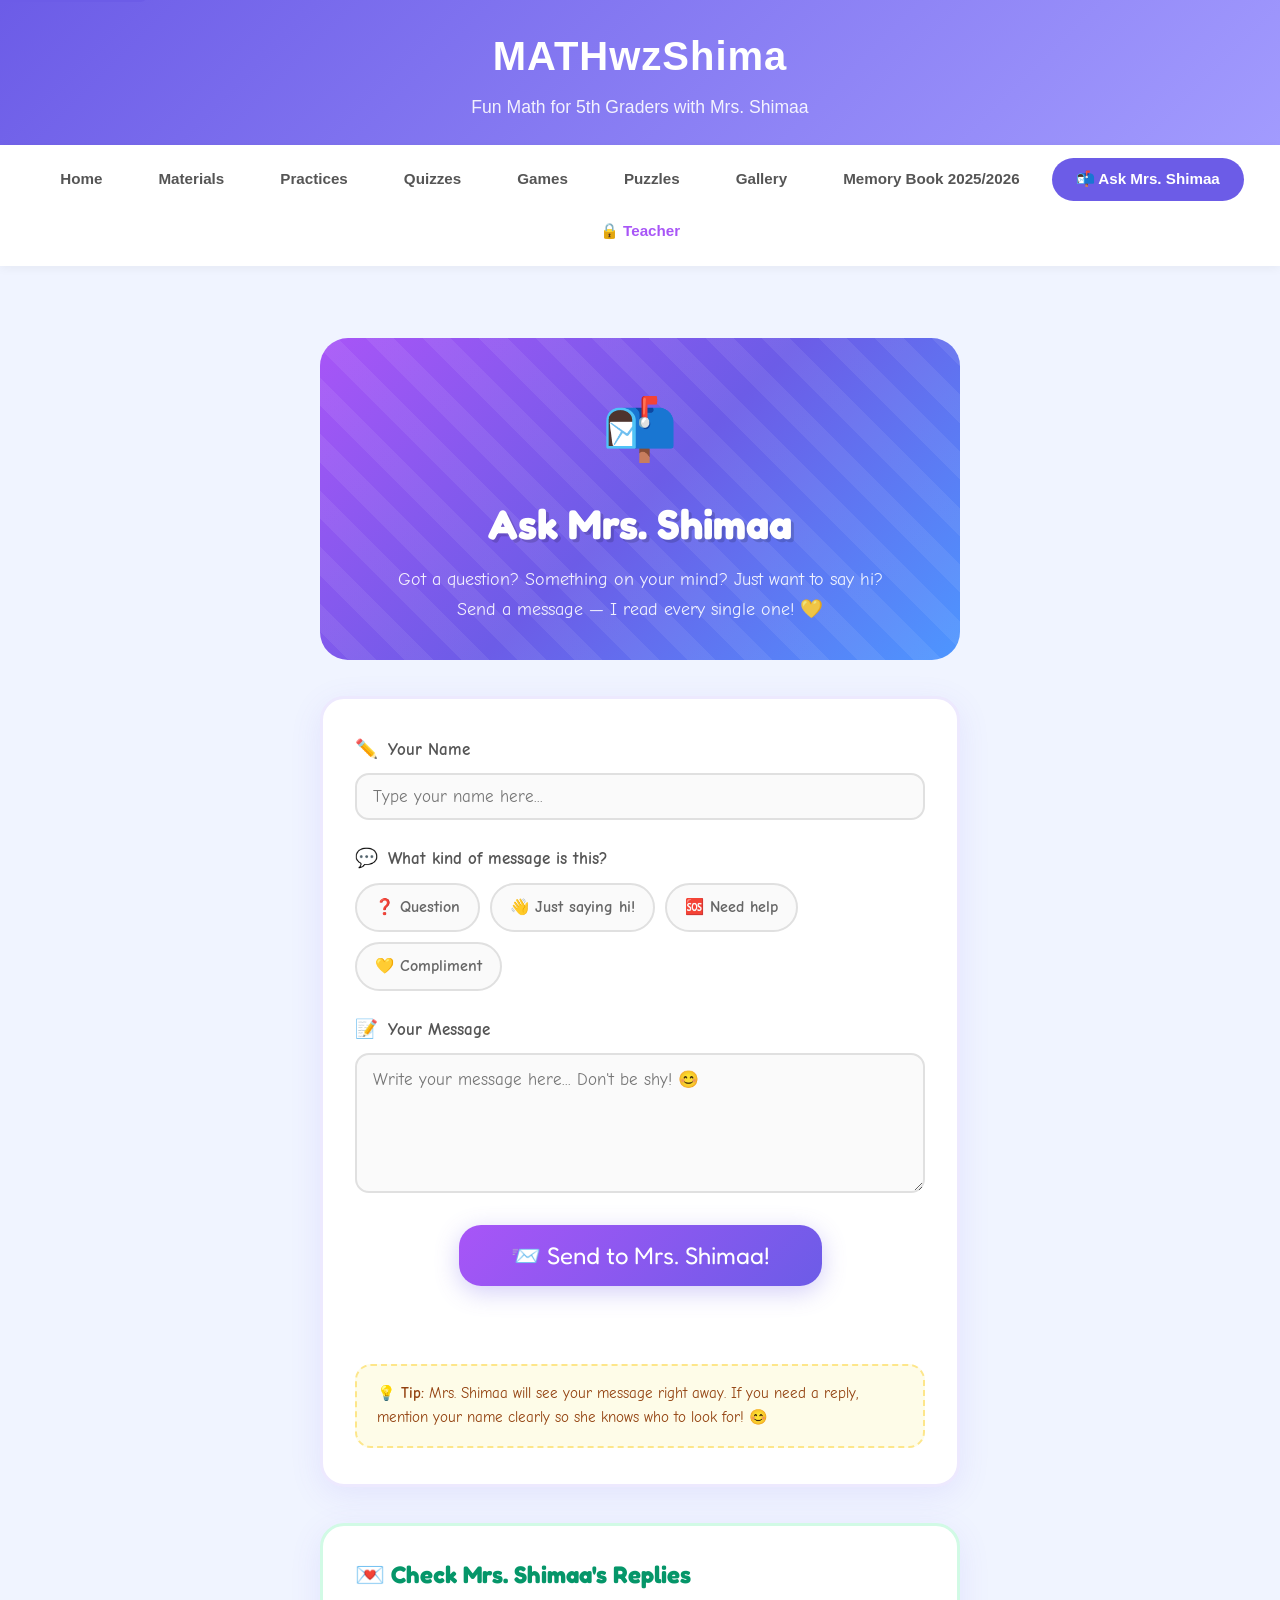
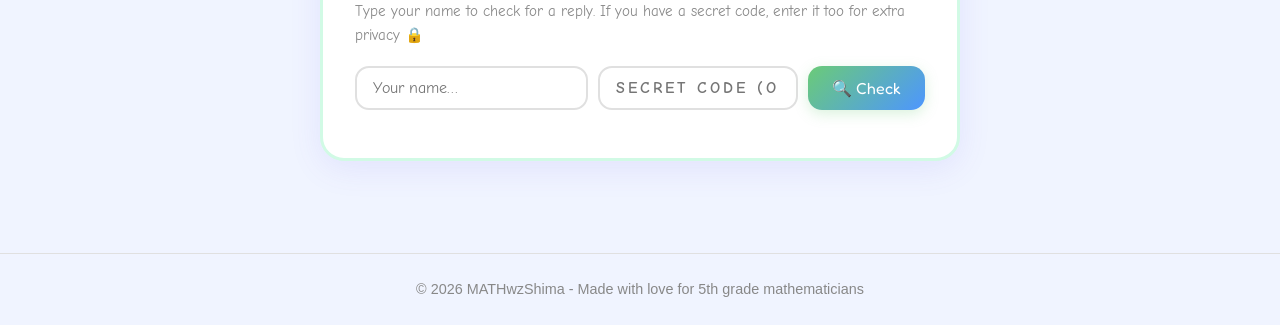
==== commit 532fc919: "🔧 fix(messages): make secret code optional for backward compatibility Old messages sent before the c" ====
--- a/ask.html
+++ b/ask.html
@@ -455,12 +455,12 @@
       <div class="check-replies-section">
         <div class="check-replies-card">
           <h3>💌 Check Mrs. Shimaa's Replies</h3>
-          <p>Enter your name and your secret code to see Mrs. Shimaa's reply. Only you know your code! 🔒</p>
+          <p>Type your name to check for a reply. If you have a secret code, enter it too for extra privacy 🔒</p>
           <div class="check-row">
             <input type="text" id="checkName" placeholder="Your name…" maxlength="80"
                    onkeydown="if(event.key==='Enter') document.getElementById('checkCode').focus()">
-            <input type="text" id="checkCode" placeholder="Secret code…" maxlength="8"
-                   style="text-transform:uppercase;letter-spacing:3px;font-weight:700;max-width:160px;"
+            <input type="text" id="checkCode" placeholder="Secret code (optional)…" maxlength="8"
+                   style="text-transform:uppercase;letter-spacing:3px;font-weight:700;max-width:200px;"
                    onkeydown="if(event.key==='Enter') checkReplies()">
             <button onclick="checkReplies()">🔍 Check</button>
           </div>
@@ -633,11 +633,6 @@
         document.getElementById('checkName').focus();
         return;
       }
-      if (!code) {
-        result.innerHTML = '<div class="no-replies-msg">⚠️ Please enter your secret code!</div>';
-        document.getElementById('checkCode').focus();
-        return;
-      }
 
       result.innerHTML = '<div class="no-replies-msg">⏳ Looking for replies…</div>';
 
@@ -647,20 +642,24 @@
           if (!data) { showNoReplies(result); return; }
 
           const nameLower = name.toLowerCase();
-          // Must match both name AND secret code
+
           const matched = Object.values(data)
-            .filter(m =>
-              m.reply &&
-              (m.studentName||'').toLowerCase() === nameLower &&
-              (m.checkCode||'').toUpperCase() === code
-            )
+            .filter(m => {
+              if (!m.reply) return false;
+              if ((m.studentName||'').toLowerCase() !== nameLower) return false;
+              // New messages have a checkCode — require it if present
+              if (m.checkCode) {
+                return code && m.checkCode.toUpperCase() === code;
+              }
+              // Old messages (no checkCode) — name alone is enough
+              return true;
+            })
             .sort((a,b) => new Date(b.repliedAt||0) - new Date(a.repliedAt||0));
 
           if (matched.length === 0) {
-            // Don't reveal whether name exists — always show same message
             result.innerHTML = `<div class="no-replies-msg">
-              🔒 No reply found for that name and code.<br>
-              <small>Check your name spelling and secret code, or maybe Mrs. Shimaa hasn't replied yet! 😊</small>
+              😊 No reply found yet for <strong>${escHtml(name)}</strong>.<br>
+              <small>If your message has a secret code, make sure to enter it too. Or maybe Mrs. Shimaa hasn't replied yet!</small>
             </div>`;
             return;
           }
@@ -690,8 +689,7 @@
 
     function showNoReplies(result) {
       result.innerHTML = `<div class="no-replies-msg">
-        🔒 No reply found for that name and code.<br>
-        <small>Check your name spelling and secret code, or maybe Mrs. Shimaa hasn't replied yet! 😊</small>
+        😊 No replies found yet. Maybe Mrs. Shimaa hasn't replied yet!
       </div>`;
     }
 
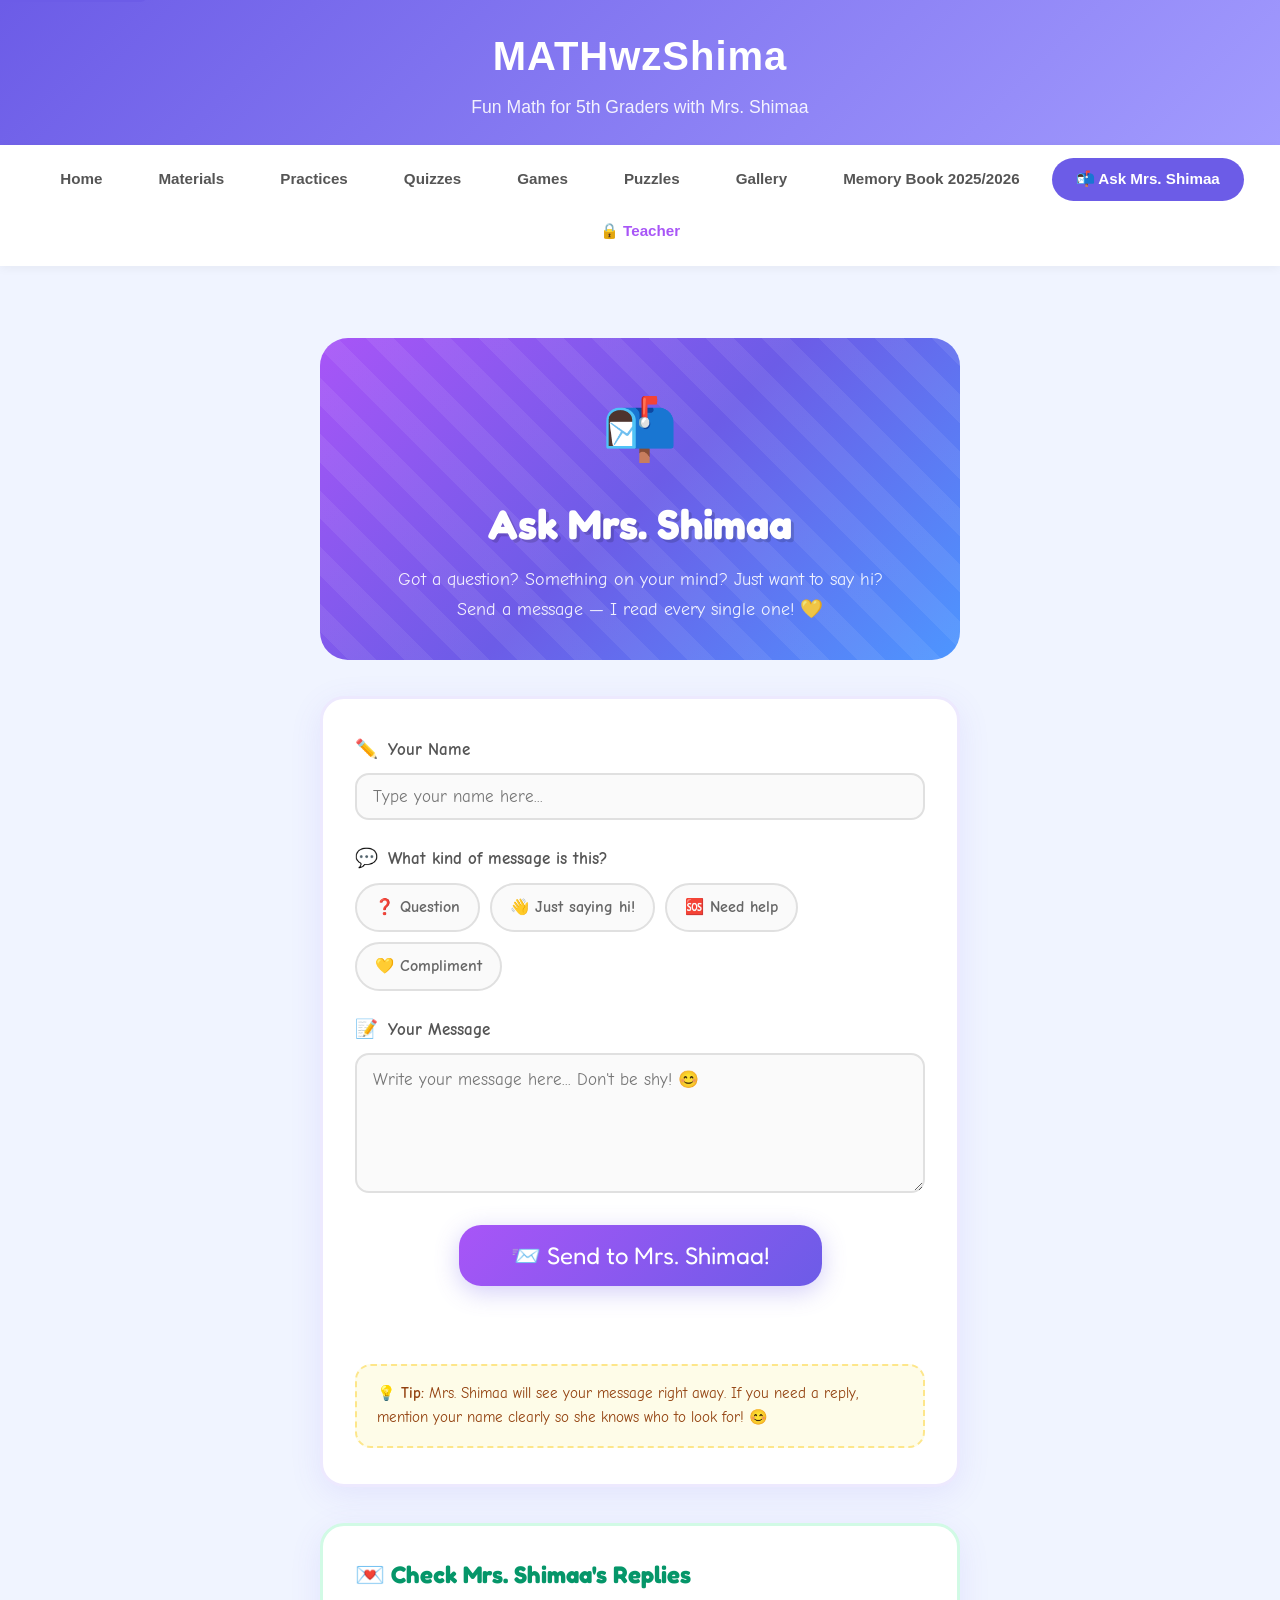
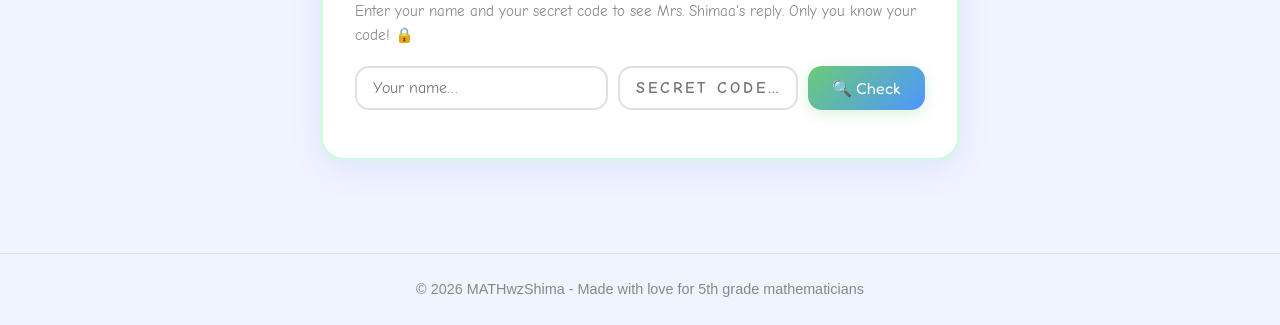
==== commit 642e1b53: "🔒 fix(messages): restore strict name+code system, remove backward compat Co-Authored-By: Claude Sonn" ====
--- a/ask.html
+++ b/ask.html
@@ -455,12 +455,12 @@
       <div class="check-replies-section">
         <div class="check-replies-card">
           <h3>💌 Check Mrs. Shimaa's Replies</h3>
-          <p>Type your name to check for a reply. If you have a secret code, enter it too for extra privacy 🔒</p>
+          <p>Enter your name and your secret code to see Mrs. Shimaa's reply. Only you know your code! 🔒</p>
           <div class="check-row">
             <input type="text" id="checkName" placeholder="Your name…" maxlength="80"
                    onkeydown="if(event.key==='Enter') document.getElementById('checkCode').focus()">
-            <input type="text" id="checkCode" placeholder="Secret code (optional)…" maxlength="8"
-                   style="text-transform:uppercase;letter-spacing:3px;font-weight:700;max-width:200px;"
+            <input type="text" id="checkCode" placeholder="Secret code…" maxlength="8"
+                   style="text-transform:uppercase;letter-spacing:3px;font-weight:700;max-width:160px;"
                    onkeydown="if(event.key==='Enter') checkReplies()">
             <button onclick="checkReplies()">🔍 Check</button>
           </div>
@@ -633,6 +633,11 @@
         document.getElementById('checkName').focus();
         return;
       }
+      if (!code) {
+        result.innerHTML = '<div class="no-replies-msg">⚠️ Please enter your secret code!</div>';
+        document.getElementById('checkCode').focus();
+        return;
+      }
 
       result.innerHTML = '<div class="no-replies-msg">⏳ Looking for replies…</div>';
 
@@ -643,23 +648,19 @@
 
           const nameLower = name.toLowerCase();
 
+          // Must match name AND secret code — always, no exceptions
           const matched = Object.values(data)
-            .filter(m => {
-              if (!m.reply) return false;
-              if ((m.studentName||'').toLowerCase() !== nameLower) return false;
-              // New messages have a checkCode — require it if present
-              if (m.checkCode) {
-                return code && m.checkCode.toUpperCase() === code;
-              }
-              // Old messages (no checkCode) — name alone is enough
-              return true;
-            })
+            .filter(m =>
+              m.reply &&
+              (m.studentName||'').toLowerCase() === nameLower &&
+              (m.checkCode||'').toUpperCase() === code
+            )
             .sort((a,b) => new Date(b.repliedAt||0) - new Date(a.repliedAt||0));
 
           if (matched.length === 0) {
             result.innerHTML = `<div class="no-replies-msg">
-              😊 No reply found yet for <strong>${escHtml(name)}</strong>.<br>
-              <small>If your message has a secret code, make sure to enter it too. Or maybe Mrs. Shimaa hasn't replied yet!</small>
+              🔒 No reply found for that name and code.<br>
+              <small>Check your name spelling and secret code, or maybe Mrs. Shimaa hasn't replied yet! 😊</small>
             </div>`;
             return;
           }
@@ -689,7 +690,8 @@
 
     function showNoReplies(result) {
       result.innerHTML = `<div class="no-replies-msg">
-        😊 No replies found yet. Maybe Mrs. Shimaa hasn't replied yet!
+        🔒 No reply found for that name and code.<br>
+        <small>Check your name spelling and secret code, or maybe Mrs. Shimaa hasn't replied yet! 😊</small>
       </div>`;
     }
 
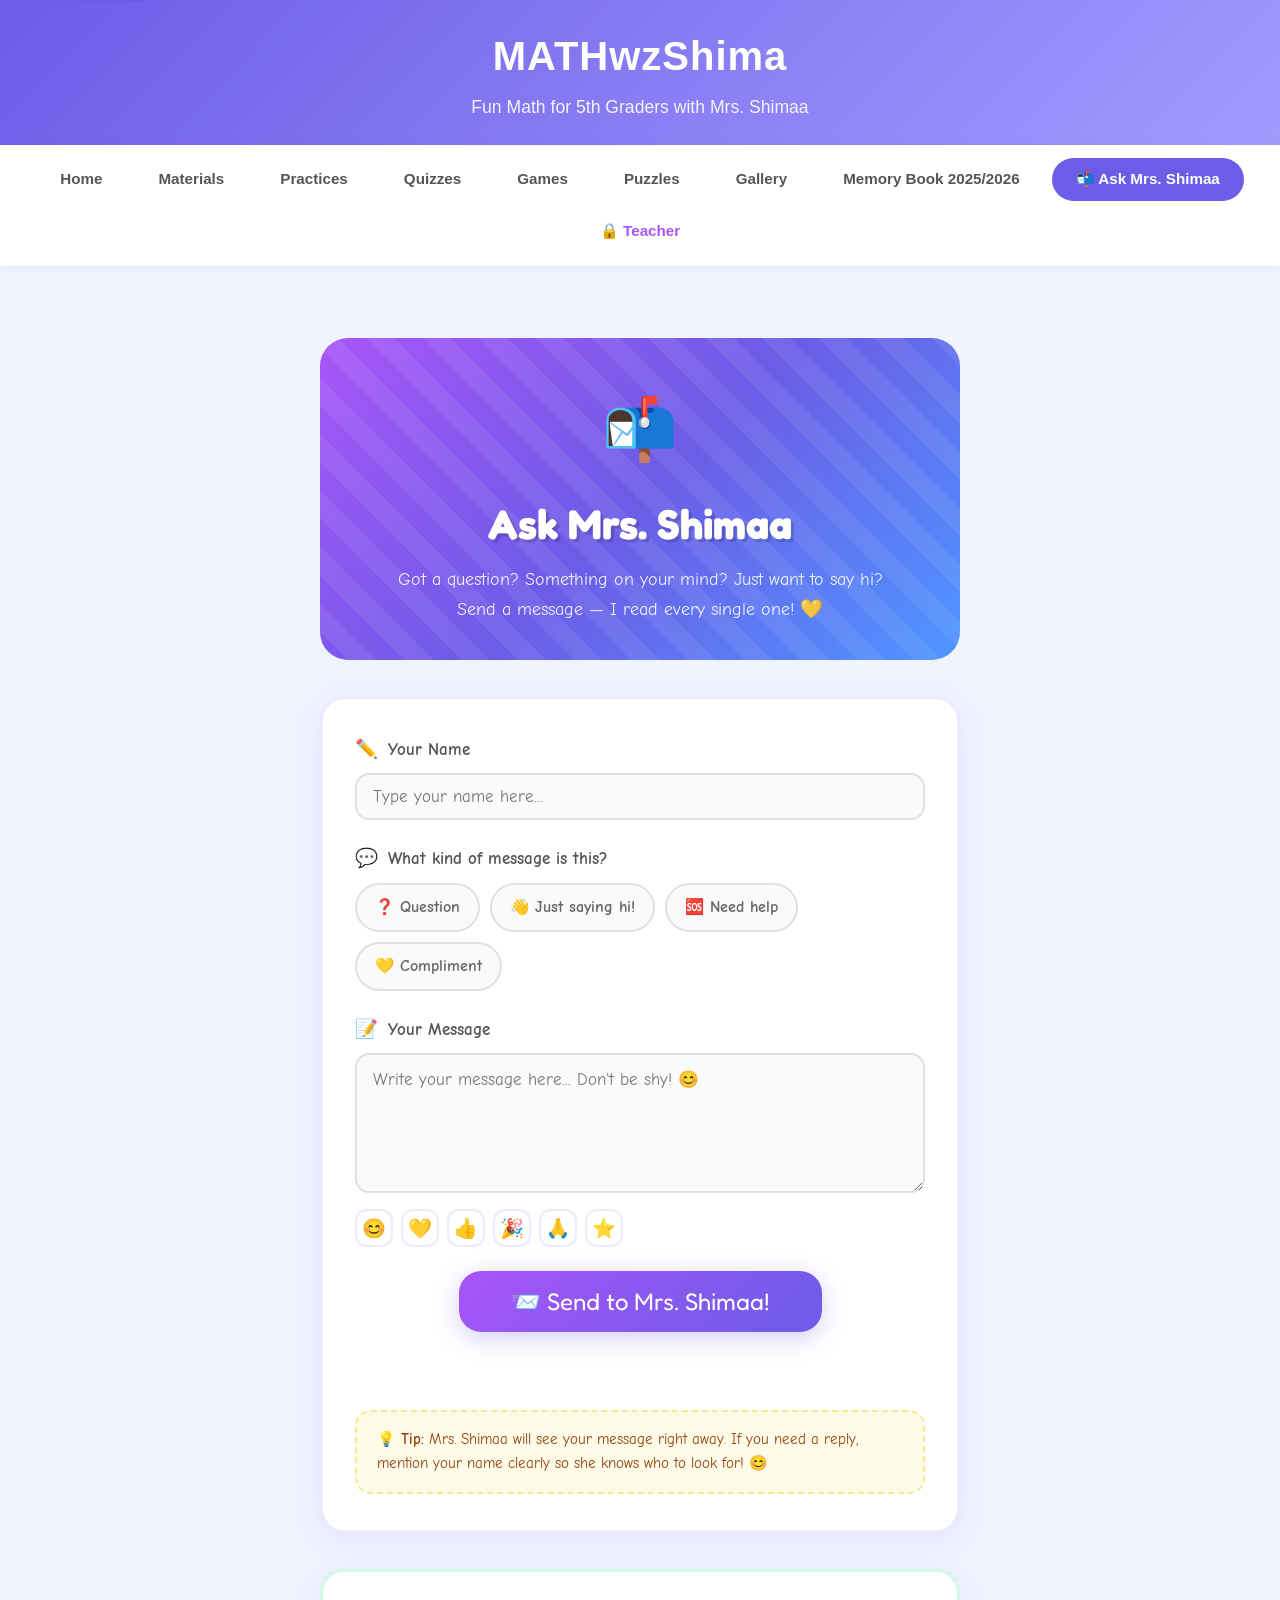
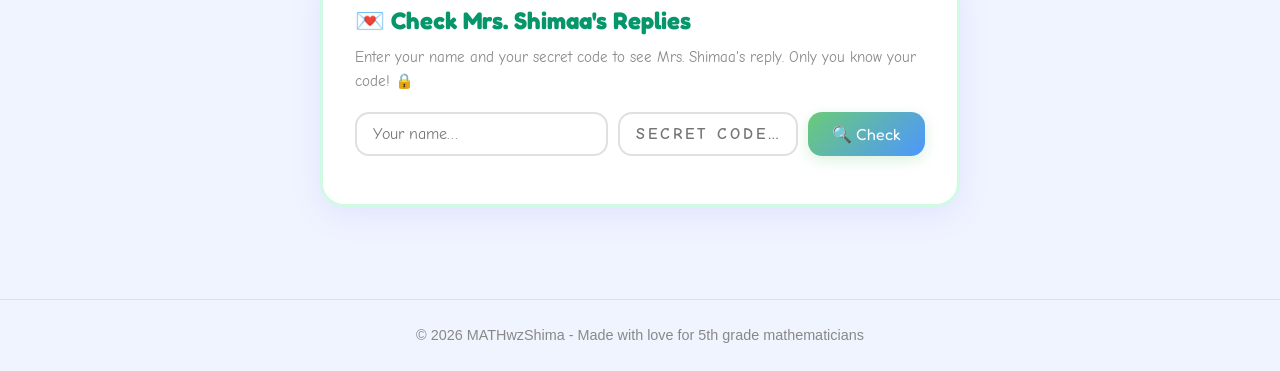
==== commit 53484cc2: "Add emoji support to messages" ====
--- a/ask.html
+++ b/ask.html
@@ -115,6 +115,27 @@
       resize: vertical;
       line-height: 1.6;
     }
+    .emoji-picker {
+      display: flex;
+      flex-wrap: wrap;
+      gap: 8px;
+      margin-top: 8px;
+    }
+    .emoji-picker button {
+      width: 38px;
+      height: 38px;
+      border: 2px solid #ede9fe;
+      border-radius: 12px;
+      background: #fff;
+      cursor: pointer;
+      font-size: 1.2em;
+      transition: transform .15s, border-color .15s, background .15s;
+    }
+    .emoji-picker button:hover {
+      transform: translateY(-1px);
+      border-color: #a855f7;
+      background: #faf5ff;
+    }
 
     /* ── Message type chips ── */
     .type-label {
@@ -423,6 +444,14 @@
         <div class="ask-field">
           <label><span>📝</span> Your Message</label>
           <textarea id="messageText" placeholder="Write your message here... Don't be shy! 😊" maxlength="1000"></textarea>
+          <div class="emoji-picker" aria-label="Add emoji to message">
+            <button type="button" onclick="insertEmoji('messageText','😊')" aria-label="Add smiling face">😊</button>
+            <button type="button" onclick="insertEmoji('messageText','💛')" aria-label="Add yellow heart">💛</button>
+            <button type="button" onclick="insertEmoji('messageText','👍')" aria-label="Add thumbs up">👍</button>
+            <button type="button" onclick="insertEmoji('messageText','🎉')" aria-label="Add party popper">🎉</button>
+            <button type="button" onclick="insertEmoji('messageText','🙏')" aria-label="Add thank you hands">🙏</button>
+            <button type="button" onclick="insertEmoji('messageText','⭐')" aria-label="Add star">⭐</button>
+          </div>
         </div>
 
         <div class="send-btn-wrap">
@@ -545,7 +574,7 @@
       // Save to Firebase
       fetch(FIREBASE_DB_URL.replace(/\/$/, '') + '/messages.json', {
         method:  'POST',
-        headers: { 'Content-Type': 'application/json' },
+        headers: { 'Content-Type': 'application/json; charset=UTF-8' },
         body:    JSON.stringify(payload)
       })
       .then(res => {
@@ -555,7 +584,7 @@
         if (FORMSPREE_URL && !FORMSPREE_URL.includes('YOUR_FORM_ID')) {
           fetch(FORMSPREE_URL, {
             method:  'POST',
-            headers: { 'Content-Type': 'application/json', 'Accept': 'application/json' },
+            headers: { 'Content-Type': 'application/json; charset=UTF-8', 'Accept': 'application/json' },
             body:    JSON.stringify({
               _subject: '💬 New Message from ' + name,
               student_name: name,
@@ -595,6 +624,17 @@
       document.getElementById('formCard').style.display    = 'block';
       document.getElementById('successCard').style.display = 'none';
       document.getElementById('secretCodeDisplay').textContent = '——';
+    }
+
+    function insertEmoji(targetId, emoji) {
+      const field = document.getElementById(targetId);
+      if (!field) return;
+      const start = field.selectionStart || field.value.length;
+      const end = field.selectionEnd || field.value.length;
+      field.value = field.value.slice(0, start) + emoji + field.value.slice(end);
+      field.focus();
+      const pos = start + emoji.length;
+      field.setSelectionRange(pos, pos);
     }
 
     function launchConfetti() {
--- a/css/style.css
+++ b/css/style.css
@@ -180,6 +180,13 @@
   margin: 0 auto 1.5rem;
 }
 
+.hero-actions {
+  display: flex;
+  justify-content: center;
+  gap: 0.8rem;
+  flex-wrap: wrap;
+}
+
 .cta-btn {
   display: inline-block;
   padding: 0.8rem 2rem;
@@ -194,6 +201,27 @@
 
 .cta-btn:hover {
   background: #5a4bd1;
+}
+
+.cta-secondary {
+  background: #fff;
+  color: #6c5ce7;
+  border: 2px solid #6c5ce7;
+}
+
+.cta-secondary:hover {
+  background: #f0edff;
+  color: #5a4bd1;
+}
+
+.eyebrow {
+  display: inline-block;
+  color: #6c5ce7;
+  font-size: 0.78rem;
+  font-weight: 800;
+  text-transform: uppercase;
+  letter-spacing: 0.04em;
+  margin-bottom: 0.35rem;
 }
 
 .cards {
